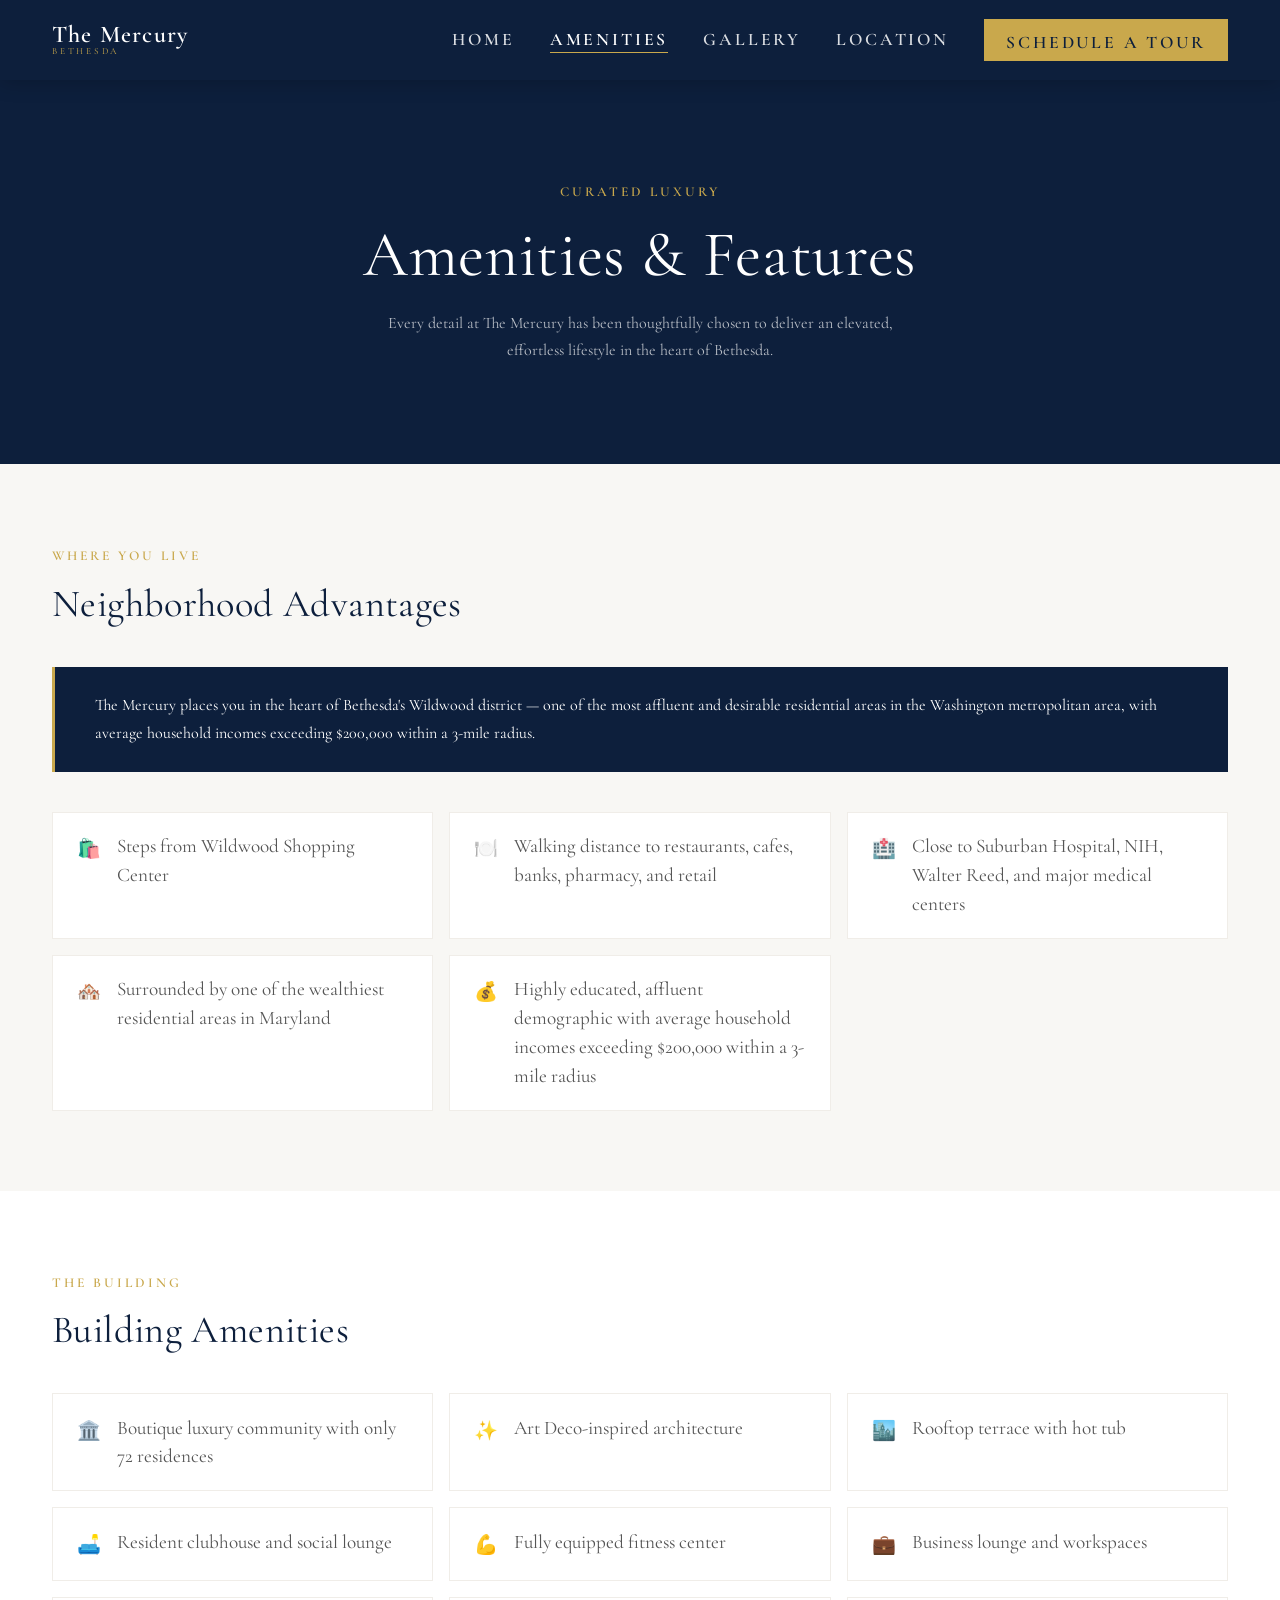
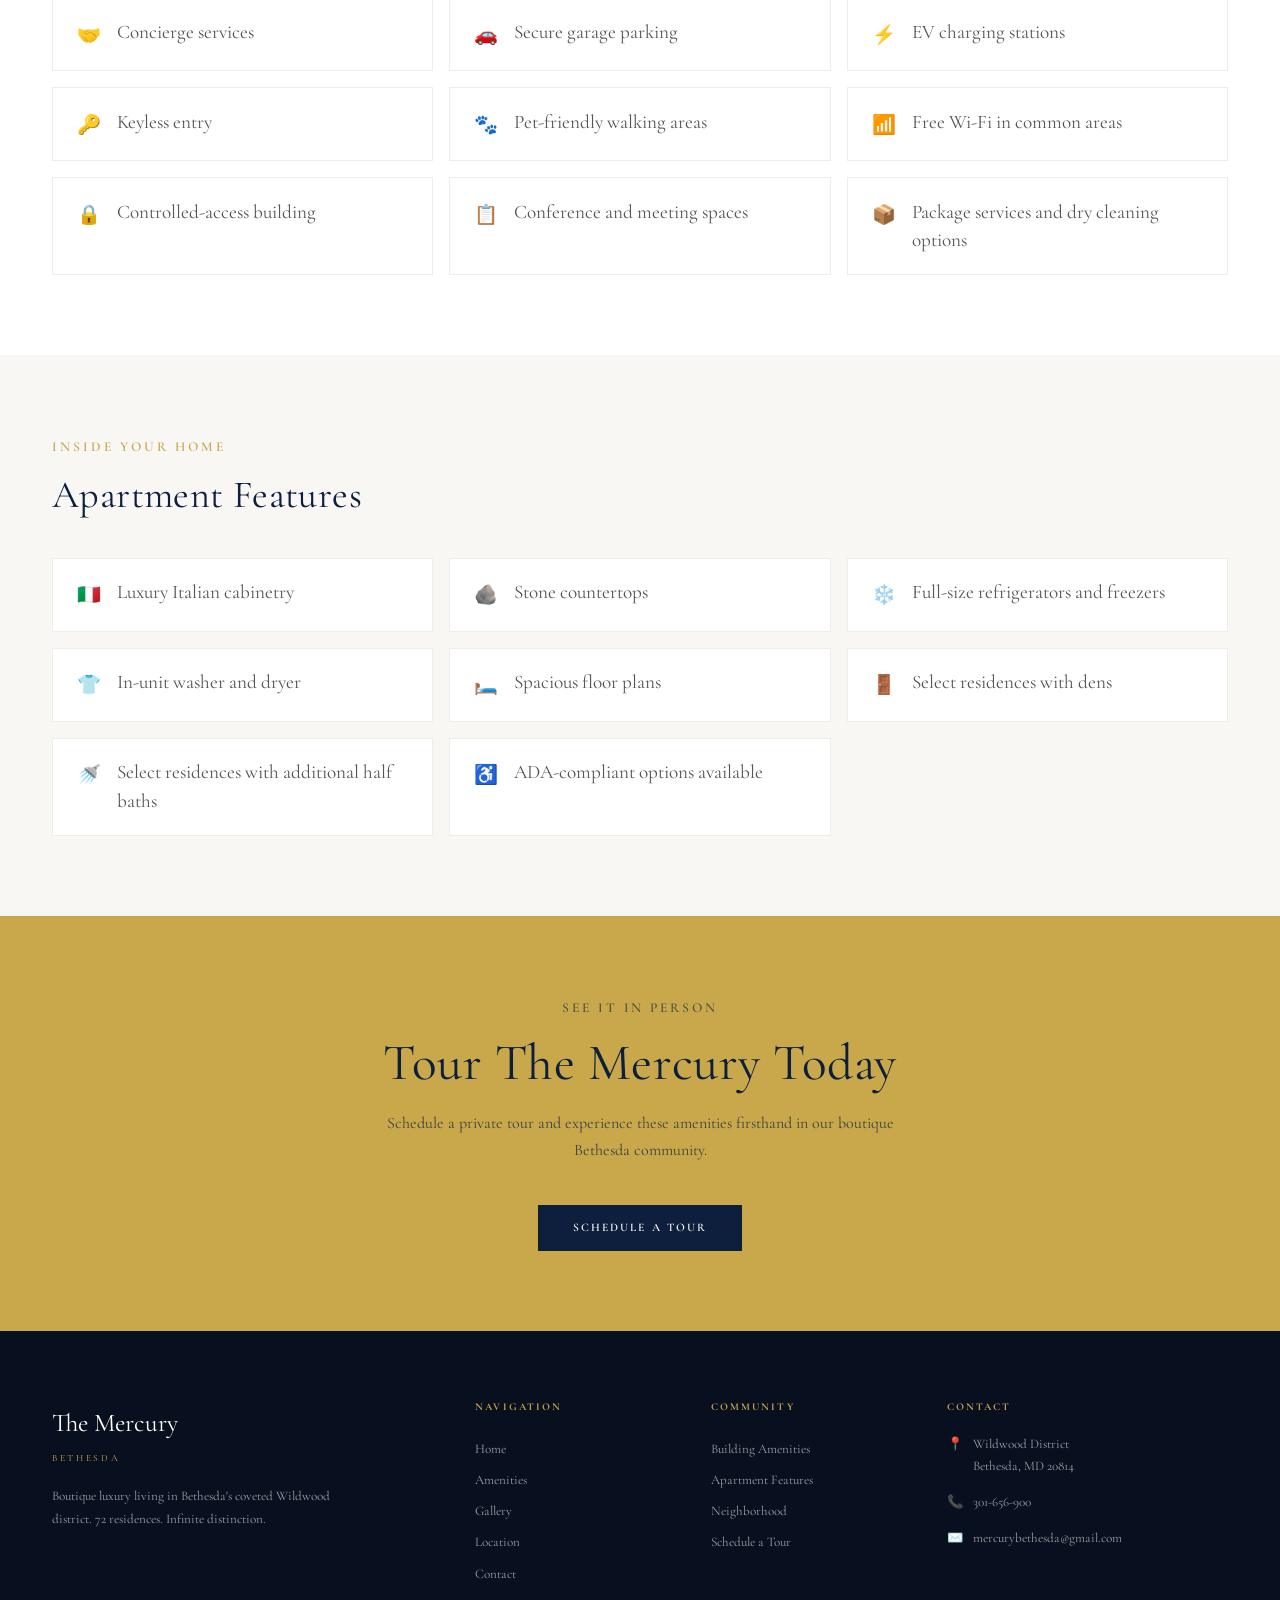
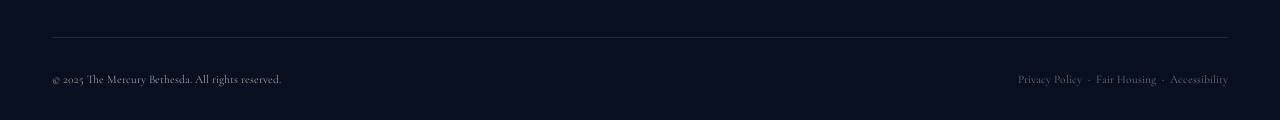
==== amenities.html @ 41ecc79f "Update contact number and email across all pages" ====
<!DOCTYPE html>
<html lang="en">
<head>
  <meta charset="UTF-8" />
  <meta name="viewport" content="width=device-width, initial-scale=1.0" />
  <title>Amenities | The Mercury Bethesda Luxury Apartments</title>
  <meta name="description" content="Explore the full range of luxury amenities at The Mercury Bethesda — rooftop terrace, concierge services, EV charging, fitness center, Italian cabinetry, and more." />
  <meta name="keywords" content="Bethesda luxury apartment amenities, rooftop terrace Bethesda, concierge apartments Bethesda MD, luxury apartment features Wildwood" />
  <meta property="og:type"        content="website" />
  <meta property="og:title"       content="Amenities | The Mercury Bethesda" />
  <meta property="og:description" content="Curated luxury amenities for 72 exclusive residences in Bethesda's Wildwood district." />
  <meta property="og:url"         content="https://www.themercurybethesda.com/amenities.html" />
  <meta property="og:image"       content="assets/images/og-image.jpg" />
  <link rel="preconnect" href="https://fonts.googleapis.com" />
  <link rel="preconnect" href="https://fonts.gstatic.com" crossorigin />
  <link href="https://fonts.googleapis.com/css2?family=Cormorant+Garamond:ital,wght@0,300;0,400;0,600;1,300;1,400&family=Montserrat:wght@400;500;600;700&display=swap" rel="stylesheet" />
  <link rel="stylesheet" href="assets/css/style.css" />
  <link rel="canonical" href="https://www.themercurybethesda.com/amenities.html" />
</head>
<body>

  <!-- NAVIGATION -->
  <header>
    <nav class="nav nav--solid" role="navigation" aria-label="Main navigation">
      <div class="nav__inner">
        <a href="index.html" class="nav__logo" aria-label="The Mercury Bethesda – Home">
          <span class="nav__logo-name">The Mercury</span>
          <span class="nav__logo-sub">Bethesda</span>
        </a>
        <ul class="nav__links" role="list">
          <li><a href="index.html">Home</a></li>
          <li><a href="amenities.html">Amenities</a></li>
          <li><a href="gallery.html">Gallery</a></li>
          <li><a href="location.html">Location</a></li>
          <li><a href="contact.html" class="nav__cta btn btn-gold">Schedule a Tour</a></li>
        </ul>
        <button class="nav__hamburger" aria-label="Open menu" aria-expanded="false">
          <span></span><span></span><span></span>
        </button>
      </div>
    </nav>
    <div class="nav__mobile" role="navigation" aria-label="Mobile navigation">
      <a href="index.html">Home</a>
      <a href="amenities.html">Amenities</a>
      <a href="gallery.html">Gallery</a>
      <a href="location.html">Location</a>
      <a href="contact.html" class="btn btn-gold">Schedule a Tour</a>
    </div>
  </header>

  <main>

    <!-- PAGE HERO -->
    <section class="page-hero" aria-labelledby="page-title">
      <div class="page-hero__content">
        <span class="eyebrow">Curated Luxury</span>
        <h1 id="page-title">Amenities &amp; Features</h1>
        <p>Every detail at The Mercury has been thoughtfully chosen to deliver an elevated, effortless lifestyle in the heart of Bethesda.</p>
      </div>
    </section>

    <!-- NEIGHBORHOOD ADVANTAGES -->
    <section class="amenity-section section" id="neighborhood" aria-labelledby="neighborhood-amenities-heading">
      <div class="container">
        <span class="eyebrow">Where You Live</span>
        <h2 id="neighborhood-amenities-heading" class="fade-up">Neighborhood Advantages</h2>

        <div class="neighborhood-badge fade-up">
          The Mercury places you in the heart of Bethesda's Wildwood district — one of the most affluent and desirable residential areas in the Washington metropolitan area, with average household incomes exceeding $200,000 within a 3-mile radius.
        </div>

        <div class="amenity-list stagger fade-up">
          <div class="amenity-list-item">
            <span class="amenity-list-item__icon" aria-hidden="true">🛍️</span>
            <span class="amenity-list-item__text">Steps from Wildwood Shopping Center</span>
          </div>
          <div class="amenity-list-item">
            <span class="amenity-list-item__icon" aria-hidden="true">🍽️</span>
            <span class="amenity-list-item__text">Walking distance to restaurants, cafes, banks, pharmacy, and retail</span>
          </div>
          <div class="amenity-list-item">
            <span class="amenity-list-item__icon" aria-hidden="true">🏥</span>
            <span class="amenity-list-item__text">Close to Suburban Hospital, NIH, Walter Reed, and major medical centers</span>
          </div>
          <div class="amenity-list-item">
            <span class="amenity-list-item__icon" aria-hidden="true">🏘️</span>
            <span class="amenity-list-item__text">Surrounded by one of the wealthiest residential areas in Maryland</span>
          </div>
          <div class="amenity-list-item">
            <span class="amenity-list-item__icon" aria-hidden="true">💰</span>
            <span class="amenity-list-item__text">Highly educated, affluent demographic with average household incomes exceeding $200,000 within a 3-mile radius</span>
          </div>
        </div>
      </div>
    </section>

    <!-- BUILDING AMENITIES -->
    <section class="amenity-section section" id="building" aria-labelledby="building-amenities-heading">
      <div class="container">
        <span class="eyebrow">The Building</span>
        <h2 id="building-amenities-heading" class="fade-up">Building Amenities</h2>

        <div class="amenity-list stagger fade-up">
          <div class="amenity-list-item">
            <span class="amenity-list-item__icon" aria-hidden="true">🏛️</span>
            <span class="amenity-list-item__text">Boutique luxury community with only 72 residences</span>
          </div>
          <div class="amenity-list-item">
            <span class="amenity-list-item__icon" aria-hidden="true">✨</span>
            <span class="amenity-list-item__text">Art Deco-inspired architecture</span>
          </div>
          <div class="amenity-list-item">
            <span class="amenity-list-item__icon" aria-hidden="true">🏙️</span>
            <span class="amenity-list-item__text">Rooftop terrace with hot tub</span>
          </div>
          <div class="amenity-list-item">
            <span class="amenity-list-item__icon" aria-hidden="true">🛋️</span>
            <span class="amenity-list-item__text">Resident clubhouse and social lounge</span>
          </div>
          <div class="amenity-list-item">
            <span class="amenity-list-item__icon" aria-hidden="true">💪</span>
            <span class="amenity-list-item__text">Fully equipped fitness center</span>
          </div>
          <div class="amenity-list-item">
            <span class="amenity-list-item__icon" aria-hidden="true">💼</span>
            <span class="amenity-list-item__text">Business lounge and workspaces</span>
          </div>
          <div class="amenity-list-item">
            <span class="amenity-list-item__icon" aria-hidden="true">🤝</span>
            <span class="amenity-list-item__text">Concierge services</span>
          </div>
          <div class="amenity-list-item">
            <span class="amenity-list-item__icon" aria-hidden="true">🚗</span>
            <span class="amenity-list-item__text">Secure garage parking</span>
          </div>
          <div class="amenity-list-item">
            <span class="amenity-list-item__icon" aria-hidden="true">⚡</span>
            <span class="amenity-list-item__text">EV charging stations</span>
          </div>
          <div class="amenity-list-item">
            <span class="amenity-list-item__icon" aria-hidden="true">🔑</span>
            <span class="amenity-list-item__text">Keyless entry</span>
          </div>
          <div class="amenity-list-item">
            <span class="amenity-list-item__icon" aria-hidden="true">🐾</span>
            <span class="amenity-list-item__text">Pet-friendly walking areas</span>
          </div>
          <div class="amenity-list-item">
            <span class="amenity-list-item__icon" aria-hidden="true">📶</span>
            <span class="amenity-list-item__text">Free Wi-Fi in common areas</span>
          </div>
          <div class="amenity-list-item">
            <span class="amenity-list-item__icon" aria-hidden="true">🔒</span>
            <span class="amenity-list-item__text">Controlled-access building</span>
          </div>
          <div class="amenity-list-item">
            <span class="amenity-list-item__icon" aria-hidden="true">📋</span>
            <span class="amenity-list-item__text">Conference and meeting spaces</span>
          </div>
          <div class="amenity-list-item">
            <span class="amenity-list-item__icon" aria-hidden="true">📦</span>
            <span class="amenity-list-item__text">Package services and dry cleaning options</span>
          </div>
        </div>
      </div>
    </section>

    <!-- APARTMENT FEATURES -->
    <section class="amenity-section section" id="apartments" aria-labelledby="apt-features-heading">
      <div class="container">
        <span class="eyebrow">Inside Your Home</span>
        <h2 id="apt-features-heading" class="fade-up">Apartment Features</h2>

        <div class="amenity-list stagger fade-up">
          <div class="amenity-list-item">
            <span class="amenity-list-item__icon" aria-hidden="true">🇮🇹</span>
            <span class="amenity-list-item__text">Luxury Italian cabinetry</span>
          </div>
          <div class="amenity-list-item">
            <span class="amenity-list-item__icon" aria-hidden="true">🪨</span>
            <span class="amenity-list-item__text">Stone countertops</span>
          </div>
          <div class="amenity-list-item">
            <span class="amenity-list-item__icon" aria-hidden="true">❄️</span>
            <span class="amenity-list-item__text">Full-size refrigerators and freezers</span>
          </div>
          <div class="amenity-list-item">
            <span class="amenity-list-item__icon" aria-hidden="true">👕</span>
            <span class="amenity-list-item__text">In-unit washer and dryer</span>
          </div>
          <div class="amenity-list-item">
            <span class="amenity-list-item__icon" aria-hidden="true">🛏️</span>
            <span class="amenity-list-item__text">Spacious floor plans</span>
          </div>
          <div class="amenity-list-item">
            <span class="amenity-list-item__icon" aria-hidden="true">🚪</span>
            <span class="amenity-list-item__text">Select residences with dens</span>
          </div>
          <div class="amenity-list-item">
            <span class="amenity-list-item__icon" aria-hidden="true">🚿</span>
            <span class="amenity-list-item__text">Select residences with additional half baths</span>
          </div>
          <div class="amenity-list-item">
            <span class="amenity-list-item__icon" aria-hidden="true">♿</span>
            <span class="amenity-list-item__text">ADA-compliant options available</span>
          </div>
        </div>
      </div>
    </section>

    <!-- CTA -->
    <section class="cta-section" aria-labelledby="amenities-cta">
      <div class="container">
        <span class="eyebrow" style="color:var(--navy);opacity:0.6;">See It In Person</span>
        <h2 id="amenities-cta">Tour The Mercury Today</h2>
        <p>Schedule a private tour and experience these amenities firsthand in our boutique Bethesda community.</p>
        <a href="contact.html" class="btn btn-navy">Schedule a Tour</a>
      </div>
    </section>

  </main>

  <!-- FOOTER -->
  <footer class="footer" role="contentinfo">
    <div class="container">
      <div class="footer__grid">
        <div>
          <span class="footer__brand-name">The Mercury</span>
          <span class="footer__brand-sub">Bethesda</span>
          <p class="footer__tagline">Boutique luxury living in Bethesda's coveted Wildwood district. 72 residences. Infinite distinction.</p>
        </div>
        <div class="footer__col">
          <h4>Navigation</h4>
          <a href="index.html">Home</a>
          <a href="amenities.html">Amenities</a>
          <a href="gallery.html">Gallery</a>
          <a href="location.html">Location</a>
          <a href="contact.html">Contact</a>
        </div>
        <div class="footer__col">
          <h4>Community</h4>
          <a href="amenities.html#building">Building Amenities</a>
          <a href="amenities.html#apartments">Apartment Features</a>
          <a href="amenities.html#neighborhood">Neighborhood</a>
          <a href="contact.html">Schedule a Tour</a>
        </div>
        <div class="footer__col">
          <h4>Contact</h4>
          <div class="footer__contact-line">
            <span>📍</span>
            <span>Wildwood District<br />Bethesda, MD 20814</span>
          </div>
          <div class="footer__contact-line">
            <span>📞</span>
            <span>301-656-900</span>
          </div>
          <div class="footer__contact-line">
            <span>✉️</span>
            <span>mercurybethesda@gmail.com</span>
          </div>
        </div>
      </div>
      <div class="footer__bottom">
        <span>&copy; 2025 The Mercury Bethesda. All rights reserved.</span>
        <div>
          <a href="#">Privacy Policy</a> &nbsp;·&nbsp;
          <a href="#">Fair Housing</a> &nbsp;·&nbsp;
          <a href="#">Accessibility</a>
        </div>
      </div>
    </div>
  </footer>

  <script src="assets/js/main.js"></script>
</body>
</html>
---- assets/css/style.css ----
/* ============================================================
   THE MERCURY BETHESDA — Global Stylesheet
   ============================================================ */

/* ---------- Reset & Base ---------- */
*, *::before, *::after { box-sizing: border-box; margin: 0; padding: 0; }

:root {
  --navy:   #0d1f3c;
  --navy-light: #162a50;
  --gold:   #c9a84c;
  --gold-light: #e8c96a;
  --white:  #ffffff;
  --off-white: #f8f7f4;
  --gray-light: #f0ede8;
  --gray:   #9a9a9a;
  --gray-dark: #555555;
  --text:   #1a1a1a;

  --font-serif: 'Cormorant Garamond', 'Georgia', serif;
  --font-sans:  'Montserrat', 'Helvetica Neue', Arial, sans-serif;

  --max-w: 1240px;
  --nav-h: 80px;
  --transition: 0.35s ease;
}

html { scroll-behavior: smooth; font-size: 16px; }

body {
  font-family: var(--font-serif);
  color: var(--text);
  background: var(--white);
  line-height: 1.7;
  -webkit-font-smoothing: antialiased;
}

img { display: block; max-width: 100%; height: auto; }
a  { color: inherit; text-decoration: none; }
ul { list-style: none; }

/* ---------- Typography ---------- */
h1, h2, h3, h4 {
  font-family: var(--font-serif);
  font-weight: 400;
  line-height: 1.2;
  letter-spacing: 0.01em;
}

.eyebrow {
  font-family: var(--font-serif);
  font-size: 0.85rem;
  font-weight: 600;
  letter-spacing: 0.22em;
  text-transform: uppercase;
  color: var(--gold);
  display: block;
  margin-bottom: 0.85rem;
}

/* ---------- Layout helpers ---------- */
.container { max-width: var(--max-w); margin: 0 auto; padding: 0 2rem; }
.section    { padding: 100px 0; }
.section--dark { background: var(--navy); color: var(--white); }
.section--off  { background: var(--off-white); }

.grid-2 { display: grid; grid-template-columns: 1fr 1fr; gap: 4rem; align-items: center; }
.grid-3 { display: grid; grid-template-columns: repeat(3, 1fr); gap: 2rem; }

.text-center { text-align: center; }

/* ---------- Buttons ---------- */
.btn {
  display: inline-block;
  padding: 0.85rem 2.2rem;
  font-family: var(--font-serif);
  font-size: 0.72rem;
  font-weight: 600;
  letter-spacing: 0.18em;
  text-transform: uppercase;
  border: none;
  cursor: pointer;
  transition: background var(--transition), color var(--transition), border-color var(--transition);
}

.btn-gold {
  background: var(--gold);
  color: var(--navy);
}
.btn-gold:hover { background: var(--gold-light); }

.btn-outline-gold {
  background: transparent;
  color: var(--gold);
  border: 1px solid var(--gold);
}
.btn-outline-gold:hover { background: var(--gold); color: var(--navy); }

.btn-outline-white {
  background: transparent;
  color: var(--white);
  border: 1px solid var(--white);
}
.btn-outline-white:hover { background: var(--white); color: var(--navy); }

.btn-navy {
  background: var(--navy);
  color: var(--white);
}
.btn-navy:hover { background: var(--navy-light); }

/* ============================================================
   NAVIGATION
   ============================================================ */
.nav {
  position: fixed;
  top: 0; left: 0; right: 0;
  z-index: 1000;
  height: var(--nav-h);
  display: flex;
  align-items: center;
  transition: background var(--transition), box-shadow var(--transition);
}

.nav.scrolled {
  background: var(--navy);
  box-shadow: 0 2px 20px rgba(0,0,0,0.25);
}

.nav.nav--solid {
  background: var(--navy);
  box-shadow: 0 2px 20px rgba(0,0,0,0.2);
}

.nav__inner {
  width: 100%;
  max-width: var(--max-w);
  margin: 0 auto;
  padding: 0 2rem;
  display: flex;
  align-items: center;
  justify-content: space-between;
}

.nav__logo {
  display: flex;
  flex-direction: column;
  line-height: 1;
}
.nav__logo-name {
  font-family: var(--font-serif);
  font-size: 1.5rem;
  font-weight: 600;
  color: var(--white);
  letter-spacing: 0.05em;
}
.nav__logo-sub {
  font-family: var(--font-serif);
  font-size: 0.58rem;
  letter-spacing: 0.3em;
  text-transform: uppercase;
  color: var(--gold);
}

.nav__links {
  display: flex;
  align-items: center;
  gap: 2.2rem;
}

.nav__links a {
  font-size: 1.1rem;
  font-weight: 600;
  letter-spacing: 0.16em;
  text-transform: uppercase;
  color: rgba(255,255,255,0.85);
  transition: color var(--transition);
  position: relative;
  padding-bottom: 3px;
}
.nav__links a::after {
  content: '';
  position: absolute;
  bottom: 0; left: 0;
  width: 0; height: 1px;
  background: var(--gold);
  transition: width var(--transition);
}
.nav__links a:hover,
.nav__links a.active { color: var(--white); }
.nav__links a:hover::after,
.nav__links a.active::after { width: 100%; }

.nav__cta {
  font-size: 0.85rem;
  font-weight: 600;
  letter-spacing: 0.15em;
  text-transform: uppercase;
  background: var(--gold);
  color: var(--navy) !important;
  padding: 0.6rem 1.4rem;
}
.nav__cta::after { display: none !important; }
.nav__cta:hover { background: var(--gold-light) !important; color: var(--navy) !important; }

/* hamburger */
.nav__hamburger {
  display: none;
  flex-direction: column;
  justify-content: center;
  gap: 5px;
  width: 28px; height: 28px;
  background: none;
  border: none;
  cursor: pointer;
  padding: 0;
}
.nav__hamburger span {
  display: block;
  width: 100%; height: 2px;
  background: var(--white);
  transition: transform var(--transition), opacity var(--transition);
}
.nav__hamburger.open span:nth-child(1) { transform: translateY(7px) rotate(45deg); }
.nav__hamburger.open span:nth-child(2) { opacity: 0; }
.nav__hamburger.open span:nth-child(3) { transform: translateY(-7px) rotate(-45deg); }

.nav__mobile {
  display: none;
  position: fixed;
  top: var(--nav-h); left: 0; right: 0;
  background: var(--navy);
  padding: 2rem;
  z-index: 999;
  border-top: 1px solid rgba(255,255,255,0.1);
}
.nav__mobile.open { display: flex; flex-direction: column; gap: 1.2rem; }
.nav__mobile a {
  font-size: 0.78rem;
  font-weight: 600;
  letter-spacing: 0.16em;
  text-transform: uppercase;
  color: rgba(255,255,255,0.85);
  padding: 0.5rem 0;
  border-bottom: 1px solid rgba(255,255,255,0.08);
  transition: color var(--transition);
}
.nav__mobile a:last-child { border-bottom: none; }
.nav__mobile a:hover { color: var(--gold); }
.nav__mobile .btn-gold { text-align: center; margin-top: 0.5rem; color: var(--navy); }

/* ============================================================
   HERO
   ============================================================ */
.hero {
  position: relative;
  min-height: 100vh;
  display: flex;
  align-items: center;
  overflow: hidden;
  background: var(--navy);
}

.hero__bg {
  position: absolute;
  inset: 0;
  background:
    linear-gradient(rgba(13,31,60,0.65), rgba(13,31,60,0.65)),
    url('../images/themercury79.jpg') center/cover no-repeat;
}

/* Geometric accent */
.hero__bg::before {
  content: '';
  position: absolute;
  right: 0; top: 0; bottom: 0;
  width: 45%;
  background: linear-gradient(135deg, transparent 30%, rgba(201,168,76,0.08) 100%);
}

.hero__content {
  position: relative;
  z-index: 2;
  max-width: var(--max-w);
  margin: 0 auto;
  padding: 0 2rem;
  padding-top: var(--nav-h);
}

.hero__tag {
  display: inline-flex;
  align-items: center;
  gap: 0.75rem;
  margin-bottom: 1.5rem;
}
.hero__tag::before {
  content: '';
  display: block;
  width: 36px; height: 1px;
  background: var(--gold);
}
.hero__tag span {
  font-size: 0.65rem;
  font-weight: 600;
  letter-spacing: 0.25em;
  text-transform: uppercase;
  color: var(--gold);
}

.hero__heading {
  font-size: clamp(3rem, 6vw, 5.5rem);
  color: var(--white);
  max-width: 680px;
  margin-bottom: 1.5rem;
  font-weight: 300;
}
.hero__heading em {
  font-style: italic;
  color: var(--gold);
}

.hero__sub {
  font-size: 1rem;
  color: rgba(255,255,255,0.75);
  max-width: 500px;
  margin-bottom: 2.5rem;
  font-weight: 300;
  line-height: 1.8;
}

.hero__actions { display: flex; gap: 1rem; flex-wrap: wrap; }

.hero__scroll {
  position: absolute;
  bottom: 2.5rem;
  left: 50%;
  transform: translateX(-50%);
  display: flex;
  flex-direction: column;
  align-items: center;
  gap: 0.5rem;
  color: rgba(255,255,255,0.5);
  font-size: 0.6rem;
  letter-spacing: 0.2em;
  text-transform: uppercase;
  z-index: 2;
  animation: bounce 2s infinite;
}
.hero__scroll::after {
  content: '';
  display: block;
  width: 1px; height: 40px;
  background: linear-gradient(to bottom, rgba(201,168,76,0.8), transparent);
}

@keyframes bounce {
  0%, 100% { transform: translateX(-50%) translateY(0); }
  50%       { transform: translateX(-50%) translateY(6px); }
}

/* ============================================================
   ABOUT / INTRO
   ============================================================ */
.about__text h2 { font-size: clamp(2rem, 3.5vw, 3rem); color: var(--navy); margin-bottom: 1.5rem; }
.about__text p  { color: var(--gray-dark); margin-bottom: 1.2rem; }
.about__text .btn { margin-top: 0.75rem; }

.about__stats {
  display: grid;
  grid-template-columns: 1fr 1fr;
  gap: 1.5rem;
  margin-top: 2.5rem;
}
.stat {
  padding: 1.5rem;
  border: 1px solid var(--gray-light);
  background: var(--off-white);
}
.stat__number {
  font-family: var(--font-serif);
  font-size: 2.5rem;
  color: var(--navy);
  line-height: 1;
  display: block;
  margin-bottom: 0.3rem;
}
.stat__label {
  font-size: 0.65rem;
  letter-spacing: 0.18em;
  text-transform: uppercase;
  color: var(--gray);
}

.about__visual {
  position: relative;
}
.about__img-wrap {
  position: relative;
  height: 540px;
  background: var(--gray-light);
  overflow: hidden;
}
.about__img-wrap img { width: 100%; height: 100%; object-fit: cover; }

.about__img-wrap::after {
  content: '';
  position: absolute;
  bottom: -1.5rem; right: -1.5rem;
  width: 60%; height: 60%;
  border: 1px solid var(--gold);
  z-index: -1;
}

/* ============================================================
   AMENITIES PREVIEW
   ============================================================ */
.amenities-preview { background: var(--navy); }
.amenities-preview .section-header { margin-bottom: 3.5rem; }
.amenities-preview .section-header h2 { color: var(--white); font-size: clamp(2rem, 3vw, 2.8rem); }

.amenity-cards {
  display: grid;
  grid-template-columns: repeat(4, 1fr);
  gap: 1.5px;
}

.amenity-card {
  background: rgba(255,255,255,0.04);
  border: 1px solid rgba(255,255,255,0.08);
  padding: 2.5rem 2rem;
  transition: background var(--transition), border-color var(--transition);
}
.amenity-card:hover {
  background: rgba(201,168,76,0.08);
  border-color: rgba(201,168,76,0.3);
}
.amenity-card__icon {
  font-size: 1.8rem;
  margin-bottom: 1.2rem;
  display: block;
}
.amenity-card__title {
  font-family: var(--font-serif);
  font-size: 1.25rem;
  color: var(--white);
  margin-bottom: 0.75rem;
}
.amenity-card__desc {
  font-size: 0.82rem;
  color: rgba(255,255,255,0.55);
  line-height: 1.7;
}

.amenities-preview__cta { text-align: center; margin-top: 3.5rem; }

/* ============================================================
   NEIGHBORHOOD HIGHLIGHT
   ============================================================ */
.neighborhood__visual {
  position: relative;
  height: 500px;
  background: var(--gray-light);
  overflow: hidden;
}
.neighborhood__visual img { width: 100%; height: 100%; object-fit: cover; }

.neighborhood__content h2 { font-size: clamp(1.8rem, 3vw, 2.8rem); color: var(--navy); margin-bottom: 1.5rem; }
.neighborhood__content p  { color: var(--gray-dark); margin-bottom: 1.2rem; }

.walk-items {
  margin-top: 2rem;
  display: flex;
  flex-direction: column;
  gap: 0.85rem;
}
.walk-item {
  display: flex;
  align-items: center;
  gap: 1rem;
  font-size: 0.85rem;
  color: var(--gray-dark);
}
.walk-item::before {
  content: '';
  display: block;
  width: 6px; height: 6px;
  border-radius: 50%;
  background: var(--gold);
  flex-shrink: 0;
}

/* ============================================================
   LIFESTYLE / IDEAL RESIDENT
   ============================================================ */
.lifestyle { background: var(--off-white); }
.lifestyle h2 { font-size: clamp(2rem, 3vw, 2.8rem); color: var(--navy); margin-bottom: 1rem; }
.lifestyle .lead { font-size: 1.05rem; color: var(--gray-dark); max-width: 620px; margin: 0 auto 3.5rem; }

.resident-cards {
  display: grid;
  grid-template-columns: repeat(2, 1fr);
  gap: 1.5rem;
}
.resident-card {
  background: var(--white);
  border-left: 3px solid var(--gold);
  padding: 2rem;
  transition: transform var(--transition), box-shadow var(--transition);
}
.resident-card:hover { transform: translateY(-4px); box-shadow: 0 12px 32px rgba(0,0,0,0.08); }
.resident-card h3 { font-family: var(--font-serif); font-size: 1.3rem; color: var(--navy); margin-bottom: 0.75rem; }
.resident-card p  { font-size: 0.85rem; color: var(--gray-dark); line-height: 1.75; }

/* ============================================================
   TESTIMONIALS
   ============================================================ */
.testimonials { background: var(--navy); }
.testimonials h2 { color: var(--white); font-size: clamp(2rem, 3vw, 2.8rem); margin-bottom: 3.5rem; }

.testimonial-grid { display: grid; grid-template-columns: repeat(3, 1fr); gap: 2rem; }

.testimonial {
  background: rgba(255,255,255,0.05);
  border: 1px solid rgba(255,255,255,0.1);
  padding: 2.5rem;
  position: relative;
}
.testimonial::before {
  content: '\201C';
  font-family: var(--font-serif);
  font-size: 5rem;
  color: var(--gold);
  opacity: 0.4;
  position: absolute;
  top: 1rem; left: 1.5rem;
  line-height: 1;
}
.testimonial__text { color: rgba(255,255,255,0.8); font-size: 0.9rem; line-height: 1.8; margin-bottom: 1.5rem; margin-top: 1.5rem; }
.testimonial__author { font-size: 0.7rem; letter-spacing: 0.18em; text-transform: uppercase; color: var(--gold); }

/* ============================================================
   FINAL CTA
   ============================================================ */
.cta-section {
  background: var(--gold);
  padding: 80px 0;
  text-align: center;
}
.cta-section h2 { font-size: clamp(2rem, 4vw, 3.2rem); color: var(--navy); margin-bottom: 1rem; }
.cta-section p  { color: rgba(13,31,60,0.75); max-width: 540px; margin: 0 auto 2.5rem; font-size: 1rem; }

/* ============================================================
   SECTION HEADERS
   ============================================================ */
.section-header { margin-bottom: 3rem; }
.section-header h2 { font-size: clamp(2rem, 3vw, 2.8rem); color: var(--navy); margin-bottom: 1rem; }
.section-header p  { color: var(--gray-dark); max-width: 580px; }
.section-header.center { text-align: center; }
.section-header.center p { margin: 0 auto; }
.section-header--light h2 { color: var(--white); }
.section-header--light p  { color: rgba(255,255,255,0.65); }

/* Gold rule */
.gold-rule {
  display: block;
  width: 50px; height: 2px;
  background: var(--gold);
  margin-bottom: 1.5rem;
}
.center .gold-rule { margin-left: auto; margin-right: auto; }

/* ============================================================
   FOOTER
   ============================================================ */
.footer {
  background: #080f1e;
  color: rgba(255,255,255,0.6);
  padding: 70px 0 30px;
}
.footer__grid {
  display: grid;
  grid-template-columns: 2fr 1fr 1fr 1.5fr;
  gap: 3rem;
  padding-bottom: 3rem;
  border-bottom: 1px solid rgba(255,255,255,0.1);
  margin-bottom: 2rem;
}
.footer__brand-name {
  font-family: var(--font-serif);
  font-size: 1.6rem;
  color: var(--white);
  display: block;
  margin-bottom: 0.3rem;
}
.footer__brand-sub {
  font-size: 0.6rem;
  letter-spacing: 0.28em;
  text-transform: uppercase;
  color: var(--gold);
  display: block;
  margin-bottom: 1.2rem;
}
.footer__tagline { font-size: 0.82rem; line-height: 1.75; max-width: 280px; }

.footer__col h4 {
  font-family: var(--font-serif);
  font-size: 0.65rem;
  font-weight: 700;
  letter-spacing: 0.2em;
  text-transform: uppercase;
  color: var(--gold);
  margin-bottom: 1.2rem;
}
.footer__col a {
  display: block;
  font-size: 0.82rem;
  color: rgba(255,255,255,0.6);
  padding: 0.28rem 0;
  transition: color var(--transition);
}
.footer__col a:hover { color: var(--gold); }

.footer__contact-line {
  display: flex;
  align-items: flex-start;
  gap: 0.65rem;
  font-size: 0.82rem;
  margin-bottom: 0.85rem;
}
.footer__contact-line span:first-child { color: var(--gold); flex-shrink: 0; }

.footer__bottom {
  display: flex;
  justify-content: space-between;
  align-items: center;
  font-size: 0.72rem;
  flex-wrap: wrap;
  gap: 1rem;
}
.footer__bottom a { color: rgba(255,255,255,0.4); transition: color var(--transition); }
.footer__bottom a:hover { color: var(--gold); }

/* ============================================================
   PAGE: AMENITIES
   ============================================================ */
.page-hero {
  background: var(--navy);
  padding: 180px 0 100px;
  text-align: center;
  position: relative;
  overflow: hidden;
}
.page-hero::before {
  content: '';
  position: absolute;
  inset: 0;
  background: url('../images/page-hero-bg.jpg') center/cover no-repeat;
  opacity: 0.15;
}
.page-hero__content { position: relative; z-index: 1; }
.page-hero h1 { font-size: clamp(2.5rem, 5vw, 4.5rem); color: var(--white); margin-bottom: 1rem; }
.page-hero p  { color: rgba(255,255,255,0.7); max-width: 560px; margin: 0 auto; font-size: 1rem; }

.amenity-section { padding: 80px 0; }
.amenity-section:nth-child(even) { background: var(--off-white); }

.amenity-section h2 {
  font-size: clamp(1.8rem, 3vw, 2.5rem);
  color: var(--navy);
  margin-bottom: 2.5rem;
}

.amenity-list {
  display: grid;
  grid-template-columns: repeat(auto-fill, minmax(300px, 1fr));
  gap: 1rem;
}
.amenity-list-item {
  display: flex;
  align-items: flex-start;
  gap: 1rem;
  padding: 1.2rem 1.5rem;
  background: var(--white);
  border: 1px solid var(--gray-light);
  transition: border-color var(--transition), transform var(--transition);
}
.amenity-section:nth-child(even) .amenity-list-item { background: var(--white); }
.amenity-list-item:hover { border-color: var(--gold); transform: translateY(-2px); }

.amenity-list-item__icon { font-size: 1.2rem; flex-shrink: 0; margin-top: 1px; }
.amenity-list-item__text { font-size: 1.2rem; color: var(--gray-dark); line-height: 1.5; }

/* neighborhood badge */
.neighborhood-badge {
  background: var(--navy);
  color: var(--white);
  display: inline-block;
  padding: 1.5rem 2.5rem;
  margin-bottom: 2.5rem;
  border-left: 3px solid var(--gold);
  font-size: 1rem;
  line-height: 1.8;
}

/* ============================================================
   PAGE: GALLERY
   ============================================================ */
.gallery-grid {
  display: grid;
  grid-template-columns: repeat(3, 1fr);
  grid-auto-rows: 280px;
  gap: 4px;
}
.gallery-item {
  overflow: hidden;
  background: var(--gray-light);
  cursor: pointer;
  position: relative;
}
.gallery-item.tall   { grid-row: span 2; }
.gallery-item.wide   { grid-column: span 2; }
.gallery-item img    { width: 100%; height: 100%; object-fit: cover; transition: transform 0.5s ease; }
.gallery-item:hover img { transform: scale(1.05); }
.gallery-item__overlay {
  position: absolute;
  inset: 0;
  background: rgba(13,31,60,0.5);
  opacity: 0;
  transition: opacity var(--transition);
  display: flex;
  align-items: center;
  justify-content: center;
  color: var(--white);
  font-size: 1.5rem;
}
.gallery-item:hover .gallery-item__overlay { opacity: 1; }

/* placeholder pattern for images */
.gallery-placeholder {
  width: 100%; height: 100%;
  background: linear-gradient(135deg, var(--navy) 0%, var(--navy-light) 100%);
  display: flex;
  align-items: center;
  justify-content: center;
  color: rgba(255,255,255,0.15);
  font-family: var(--font-serif);
  font-size: 1.2rem;
  letter-spacing: 0.1em;
}

/* lightbox */
.lightbox {
  display: none;
  position: fixed;
  inset: 0;
  background: rgba(0,0,0,0.95);
  z-index: 2000;
  align-items: center;
  justify-content: center;
}
.lightbox.open { display: flex; }
.lightbox__img { max-width: 90vw; max-height: 90vh; object-fit: contain; }
.lightbox__close {
  position: absolute;
  top: 1.5rem; right: 2rem;
  background: none; border: none;
  color: var(--white); font-size: 2rem;
  cursor: pointer; transition: color var(--transition);
}
.lightbox__close:hover { color: var(--gold); }

/* ============================================================
   PAGE: LOCATION
   ============================================================ */
.map-section { padding: 0; }
.map-placeholder {
  width: 100%; height: 480px;
  background: linear-gradient(135deg, var(--navy) 0%, var(--navy-light) 100%);
  display: flex;
  align-items: center;
  justify-content: center;
  flex-direction: column;
  gap: 1rem;
  color: rgba(255,255,255,0.6);
  font-size: 0.85rem;
  letter-spacing: 0.1em;
  text-align: center;
}
.map-placeholder p { font-size: 1rem; }
.map-placeholder strong { color: var(--gold); font-family: var(--font-serif); font-size: 1.5rem; display: block; }

.distance-grid {
  display: grid;
  grid-template-columns: repeat(auto-fill, minmax(260px, 1fr));
  gap: 1.5rem;
  margin-top: 2.5rem;
}
.distance-card {
  background: var(--white);
  border: 1px solid var(--gray-light);
  padding: 1.8rem;
  transition: border-color var(--transition);
}
.distance-card:hover { border-color: var(--gold); }
.distance-card h4 { font-family: var(--font-serif); font-size: 1.2rem; color: var(--navy); margin-bottom: 0.5rem; }
.distance-card .distance { font-size: 0.68rem; letter-spacing: 0.18em; text-transform: uppercase; color: var(--gold); margin-bottom: 0.75rem; display: block; }
.distance-card p { font-size: 0.82rem; color: var(--gray); }

.commute-section { background: var(--navy); }
.commute-section h2 { color: var(--white); }
.commute-grid { display: grid; grid-template-columns: repeat(3, 1fr); gap: 2rem; margin-top: 2.5rem; }
.commute-item {
  text-align: center;
  padding: 2rem;
  border: 1px solid rgba(255,255,255,0.1);
}
.commute-item__icon { font-size: 2rem; margin-bottom: 1rem; }
.commute-item__label { font-size: 0.7rem; letter-spacing: 0.18em; text-transform: uppercase; color: var(--gold); margin-bottom: 0.5rem; }
.commute-item__value { font-family: var(--font-serif); font-size: 1.6rem; color: var(--white); }

/* ============================================================
   PAGE: CONTACT
   ============================================================ */
.contact-grid { display: grid; grid-template-columns: 1fr 1.2fr; gap: 5rem; align-items: start; }

.contact-info h2 { font-size: clamp(1.8rem, 3vw, 2.8rem); color: var(--navy); margin-bottom: 1rem; }
.contact-info p  { color: var(--gray-dark); margin-bottom: 2rem; }

.contact-details { display: flex; flex-direction: column; gap: 1.5rem; margin-bottom: 2.5rem; }
.contact-detail {
  display: flex;
  gap: 1rem;
  align-items: flex-start;
}
.contact-detail__icon { font-size: 1.2rem; color: var(--gold); flex-shrink: 0; margin-top: 2px; }
.contact-detail__label { font-size: 0.65rem; letter-spacing: 0.18em; text-transform: uppercase; color: var(--gray); display: block; margin-bottom: 0.25rem; }
.contact-detail__value { font-size: 0.9rem; color: var(--navy); font-weight: 500; }

.office-hours { background: var(--off-white); padding: 1.5rem; border-left: 3px solid var(--gold); }
.office-hours h4 { font-size: 0.68rem; letter-spacing: 0.2em; text-transform: uppercase; color: var(--gold); margin-bottom: 1rem; }
.office-hours table { width: 100%; border-collapse: collapse; }
.office-hours td { padding: 0.35rem 0; font-size: 0.82rem; color: var(--gray-dark); }
.office-hours td:last-child { text-align: right; color: var(--navy); }

/* form */
.contact-form-wrap { background: var(--off-white); padding: 3rem; }
.contact-form-wrap h3 { font-family: var(--font-serif); font-size: 1.8rem; color: var(--navy); margin-bottom: 0.5rem; }
.contact-form-wrap .form-sub { font-size: 1.15rem; color: var(--gray); margin-bottom: 2rem; }

.form-group { margin-bottom: 1.5rem; }
.form-row { display: grid; grid-template-columns: 1fr 1fr; gap: 1.5rem; }

label {
  display: block;
  font-size: 1rem;
  font-weight: 700;
  letter-spacing: 0.15em;
  text-transform: uppercase;
  color: var(--navy);
  margin-bottom: 0.5rem;
}
input:not([type="checkbox"]), select, textarea {
  width: 100%;
  padding: 0.9rem 1rem;
  border: 1px solid #ddd;
  background: var(--white);
  font-family: var(--font-serif);
  font-size: 1.15rem;
  color: var(--text);
  outline: none;
  transition: border-color var(--transition);
  appearance: none;
  -webkit-appearance: none;
}
input:focus, select:focus, textarea:focus { border-color: var(--gold); }
textarea { resize: vertical; min-height: 120px; }
select { background-image: url("data:image/svg+xml,%3Csvg xmlns='http://www.w3.org/2000/svg' width='12' height='8' viewBox='0 0 12 8'%3E%3Cpath d='M1 1l5 5 5-5' stroke='%23555' stroke-width='1.5' fill='none'/%3E%3C/svg%3E"); background-repeat: no-repeat; background-position: right 1rem center; padding-right: 2.5rem; }

.form-check { display: flex; gap: 0.75rem; align-items: flex-start; }
.form-check input[type="checkbox"] { 
  width: 18px; 
  min-width: 18px; 
  height: 18px; 
  margin-top: 3px; 
  accent-color: var(--gold); 
  cursor: pointer; 
  flex-shrink: 0;
  appearance: auto;
  -webkit-appearance: auto;
  -moz-appearance: auto;
  pointer-events: auto;
}
.form-check label { font-size: 1.05rem; text-transform: none; letter-spacing: normal; font-weight: 400; color: var(--gray-dark); }

.form-submit .btn { width: 100%; text-align: center; padding: 1rem; }

.form-success {
  display: none;
  text-align: center;
  padding: 3rem;
  color: var(--navy);
}
.form-success h3 { font-family: var(--font-serif); font-size: 2rem; margin-bottom: 1rem; color: var(--navy); }
.form-success p  { color: var(--gray-dark); }
.form-success .check { font-size: 3rem; color: var(--gold); margin-bottom: 1rem; }

/* ============================================================
   ANIMATIONS
   ============================================================ */
.fade-up {
  opacity: 0;
  transform: translateY(28px);
  transition: opacity 0.65s ease, transform 0.65s ease;
}
.fade-up.visible {
  opacity: 1;
  transform: translateY(0);
}

.fade-in {
  opacity: 0;
  transition: opacity 0.65s ease;
}
.fade-in.visible { opacity: 1; }

/* stagger children */
.stagger > * { transition-delay: calc(var(--i, 0) * 0.1s); }

/* ============================================================
   RESPONSIVE — Tablet
   ============================================================ */
@media (max-width: 1024px) {
  .grid-2     { grid-template-columns: 1fr; gap: 3rem; }
  .grid-3     { grid-template-columns: repeat(2, 1fr); }
  .amenity-cards { grid-template-columns: repeat(2, 1fr); }
  .testimonial-grid { grid-template-columns: 1fr 1fr; }
  .footer__grid { grid-template-columns: 1fr 1fr; }
  .contact-grid { grid-template-columns: 1fr; gap: 3rem; }
  .commute-grid { grid-template-columns: 1fr; gap: 1.5rem; }
  .gallery-grid { grid-template-columns: repeat(2, 1fr); }
  .gallery-item.wide { grid-column: span 1; }
  .about__img-wrap { height: 400px; }
  .about__img-wrap::after { display: none; }
}

/* ============================================================
   RESPONSIVE — Mobile
   ============================================================ */
@media (max-width: 768px) {
  :root { --nav-h: 68px; }
  .section { padding: 70px 0; }

  .nav__links { display: none; }
  .nav__hamburger { display: flex; }

  .hero__heading { font-size: 2.6rem; }
  .hero__actions { flex-direction: column; align-items: flex-start; }
  .hero__actions .btn { width: 100%; text-align: center; }

  .about__stats { grid-template-columns: 1fr 1fr; }

  .amenity-cards { grid-template-columns: 1fr; }

  .resident-cards { grid-template-columns: 1fr; }

  .testimonial-grid { grid-template-columns: 1fr; }
  .testimonial-grid .testimonial:nth-child(n+2) { display: none; }

  .footer__grid { grid-template-columns: 1fr; gap: 2rem; }
  .footer__bottom { flex-direction: column; text-align: center; }

  .gallery-grid { grid-template-columns: 1fr; grid-auto-rows: 240px; }
  .gallery-item.tall { grid-row: span 1; }

  .distance-grid { grid-template-columns: 1fr; }

  .form-row { grid-template-columns: 1fr; }

  .page-hero { padding: 140px 0 70px; }

  .neighborhood__visual { height: 320px; }
}

@media (max-width: 480px) {
  .container { padding: 0 1.25rem; }
  .hero__heading { font-size: 2rem; }
  .section { padding: 50px 0; }
  .about__stats { grid-template-columns: 1fr; }
  .contact-form-wrap { padding: 2rem 1.5rem; }
}
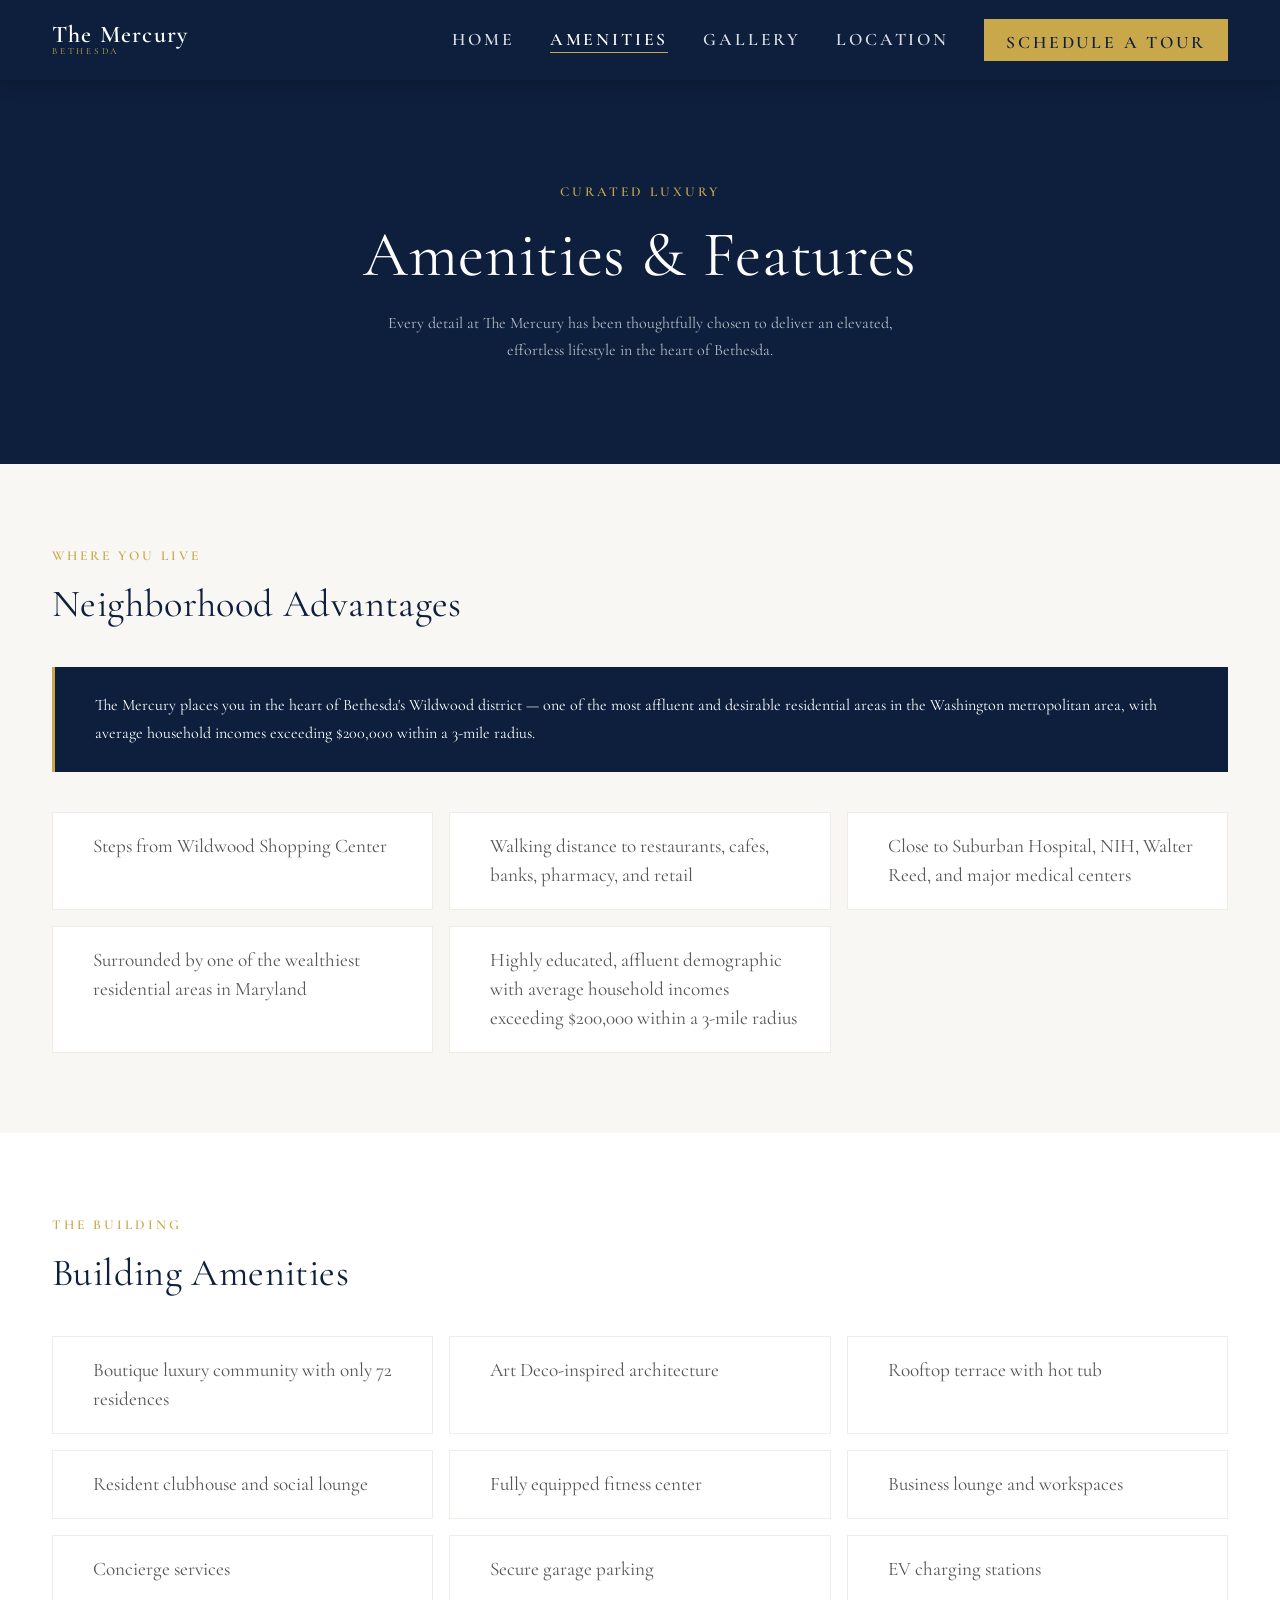
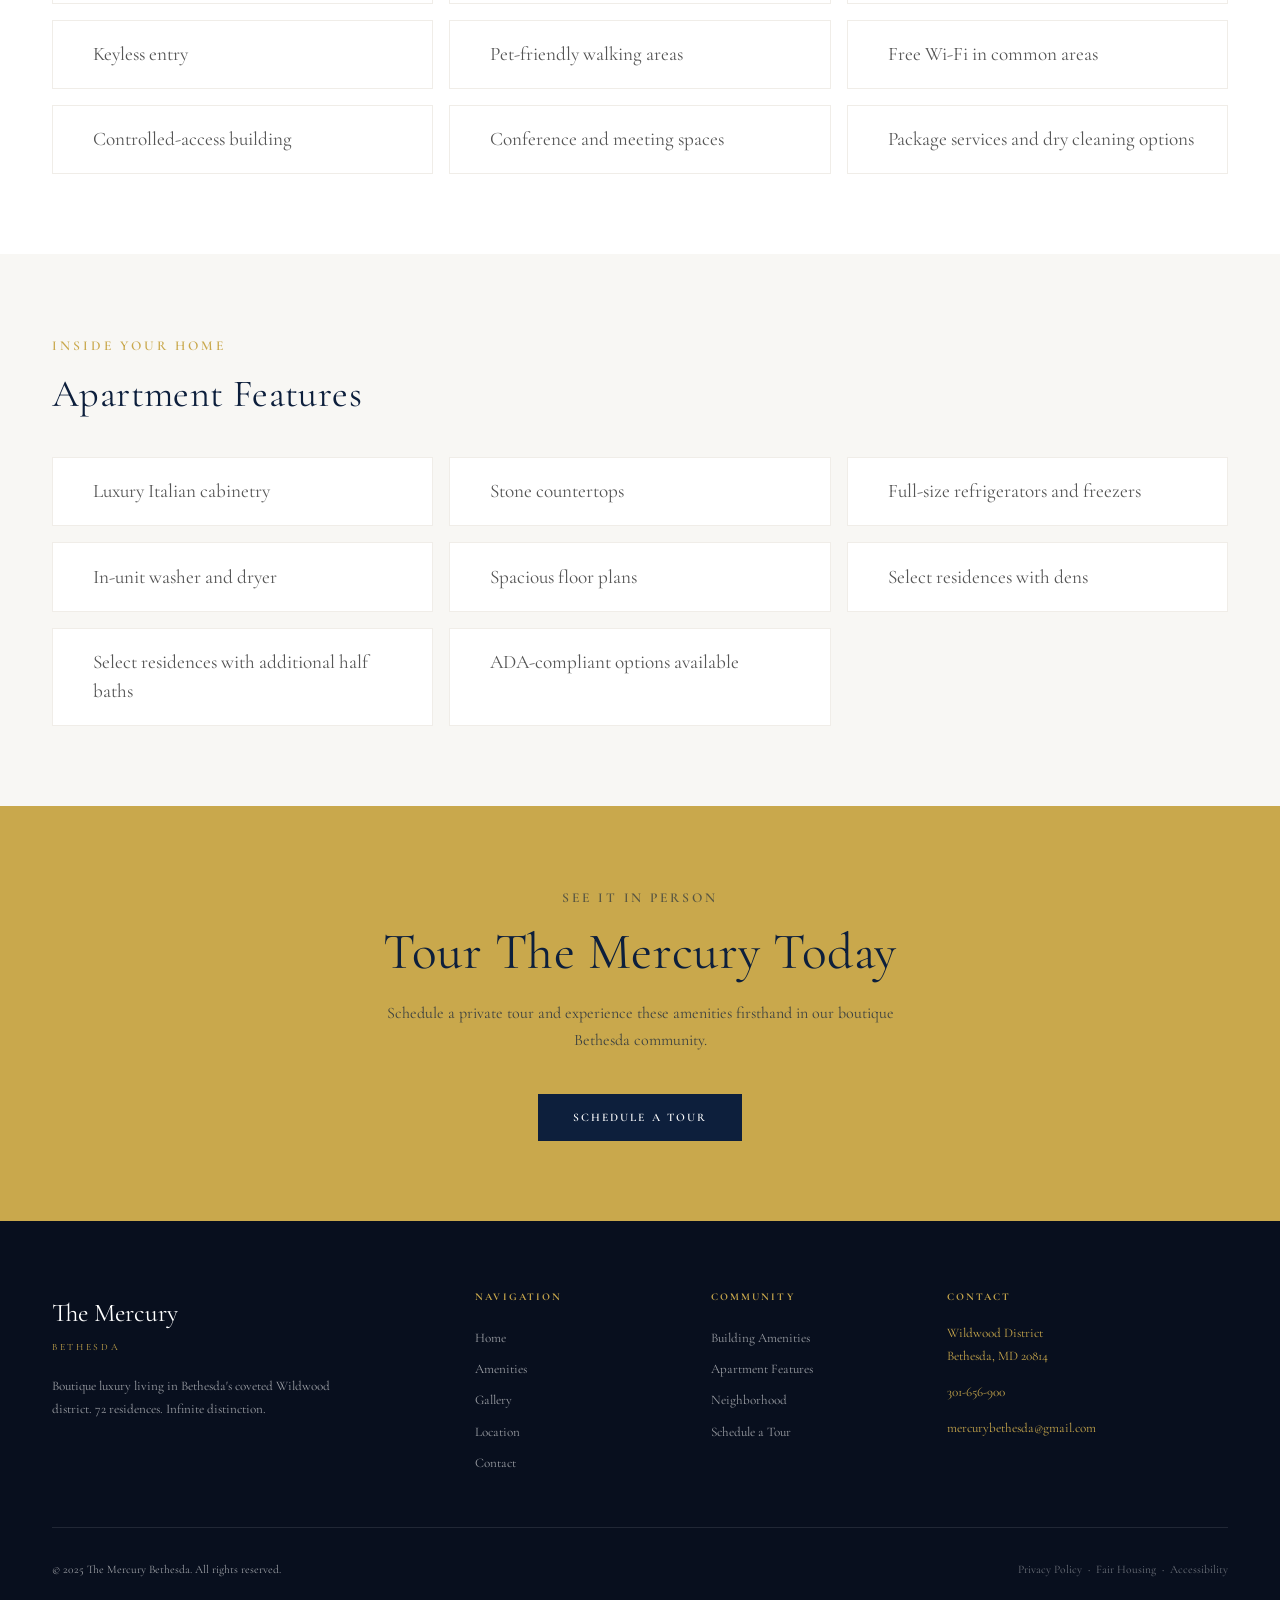
==== commit bb3f3bdf: "Remove all emojis and emoticons from all pages" ====
--- a/amenities.html
+++ b/amenities.html
@@ -1,4 +1,4 @@
-<!DOCTYPE html>
+﻿<!DOCTYPE html>
 <html lang="en">
 <head>
   <meta charset="UTF-8" />
@@ -71,23 +71,23 @@
 
         <div class="amenity-list stagger fade-up">
           <div class="amenity-list-item">
-            <span class="amenity-list-item__icon" aria-hidden="true">🛍️</span>
+            <span class="amenity-list-item__icon" aria-hidden="true"></span>
             <span class="amenity-list-item__text">Steps from Wildwood Shopping Center</span>
           </div>
           <div class="amenity-list-item">
-            <span class="amenity-list-item__icon" aria-hidden="true">🍽️</span>
+            <span class="amenity-list-item__icon" aria-hidden="true"></span>
             <span class="amenity-list-item__text">Walking distance to restaurants, cafes, banks, pharmacy, and retail</span>
           </div>
           <div class="amenity-list-item">
-            <span class="amenity-list-item__icon" aria-hidden="true">🏥</span>
+            <span class="amenity-list-item__icon" aria-hidden="true"></span>
             <span class="amenity-list-item__text">Close to Suburban Hospital, NIH, Walter Reed, and major medical centers</span>
           </div>
           <div class="amenity-list-item">
-            <span class="amenity-list-item__icon" aria-hidden="true">🏘️</span>
+            <span class="amenity-list-item__icon" aria-hidden="true"></span>
             <span class="amenity-list-item__text">Surrounded by one of the wealthiest residential areas in Maryland</span>
           </div>
           <div class="amenity-list-item">
-            <span class="amenity-list-item__icon" aria-hidden="true">💰</span>
+            <span class="amenity-list-item__icon" aria-hidden="true"></span>
             <span class="amenity-list-item__text">Highly educated, affluent demographic with average household incomes exceeding $200,000 within a 3-mile radius</span>
           </div>
         </div>
@@ -102,63 +102,63 @@
 
         <div class="amenity-list stagger fade-up">
           <div class="amenity-list-item">
-            <span class="amenity-list-item__icon" aria-hidden="true">🏛️</span>
+            <span class="amenity-list-item__icon" aria-hidden="true"></span>
             <span class="amenity-list-item__text">Boutique luxury community with only 72 residences</span>
           </div>
           <div class="amenity-list-item">
-            <span class="amenity-list-item__icon" aria-hidden="true">✨</span>
+            <span class="amenity-list-item__icon" aria-hidden="true"></span>
             <span class="amenity-list-item__text">Art Deco-inspired architecture</span>
           </div>
           <div class="amenity-list-item">
-            <span class="amenity-list-item__icon" aria-hidden="true">🏙️</span>
+            <span class="amenity-list-item__icon" aria-hidden="true"></span>
             <span class="amenity-list-item__text">Rooftop terrace with hot tub</span>
           </div>
           <div class="amenity-list-item">
-            <span class="amenity-list-item__icon" aria-hidden="true">🛋️</span>
+            <span class="amenity-list-item__icon" aria-hidden="true"></span>
             <span class="amenity-list-item__text">Resident clubhouse and social lounge</span>
           </div>
           <div class="amenity-list-item">
-            <span class="amenity-list-item__icon" aria-hidden="true">💪</span>
+            <span class="amenity-list-item__icon" aria-hidden="true"></span>
             <span class="amenity-list-item__text">Fully equipped fitness center</span>
           </div>
           <div class="amenity-list-item">
-            <span class="amenity-list-item__icon" aria-hidden="true">💼</span>
+            <span class="amenity-list-item__icon" aria-hidden="true"></span>
             <span class="amenity-list-item__text">Business lounge and workspaces</span>
           </div>
           <div class="amenity-list-item">
-            <span class="amenity-list-item__icon" aria-hidden="true">🤝</span>
+            <span class="amenity-list-item__icon" aria-hidden="true"></span>
             <span class="amenity-list-item__text">Concierge services</span>
           </div>
           <div class="amenity-list-item">
-            <span class="amenity-list-item__icon" aria-hidden="true">🚗</span>
+            <span class="amenity-list-item__icon" aria-hidden="true"></span>
             <span class="amenity-list-item__text">Secure garage parking</span>
           </div>
           <div class="amenity-list-item">
-            <span class="amenity-list-item__icon" aria-hidden="true">⚡</span>
+            <span class="amenity-list-item__icon" aria-hidden="true"></span>
             <span class="amenity-list-item__text">EV charging stations</span>
           </div>
           <div class="amenity-list-item">
-            <span class="amenity-list-item__icon" aria-hidden="true">🔑</span>
+            <span class="amenity-list-item__icon" aria-hidden="true"></span>
             <span class="amenity-list-item__text">Keyless entry</span>
           </div>
           <div class="amenity-list-item">
-            <span class="amenity-list-item__icon" aria-hidden="true">🐾</span>
+            <span class="amenity-list-item__icon" aria-hidden="true"></span>
             <span class="amenity-list-item__text">Pet-friendly walking areas</span>
           </div>
           <div class="amenity-list-item">
-            <span class="amenity-list-item__icon" aria-hidden="true">📶</span>
+            <span class="amenity-list-item__icon" aria-hidden="true"></span>
             <span class="amenity-list-item__text">Free Wi-Fi in common areas</span>
           </div>
           <div class="amenity-list-item">
-            <span class="amenity-list-item__icon" aria-hidden="true">🔒</span>
+            <span class="amenity-list-item__icon" aria-hidden="true"></span>
             <span class="amenity-list-item__text">Controlled-access building</span>
           </div>
           <div class="amenity-list-item">
-            <span class="amenity-list-item__icon" aria-hidden="true">📋</span>
+            <span class="amenity-list-item__icon" aria-hidden="true"></span>
             <span class="amenity-list-item__text">Conference and meeting spaces</span>
           </div>
           <div class="amenity-list-item">
-            <span class="amenity-list-item__icon" aria-hidden="true">📦</span>
+            <span class="amenity-list-item__icon" aria-hidden="true"></span>
             <span class="amenity-list-item__text">Package services and dry cleaning options</span>
           </div>
         </div>
@@ -173,35 +173,35 @@
 
         <div class="amenity-list stagger fade-up">
           <div class="amenity-list-item">
-            <span class="amenity-list-item__icon" aria-hidden="true">🇮🇹</span>
+            <span class="amenity-list-item__icon" aria-hidden="true"></span>
             <span class="amenity-list-item__text">Luxury Italian cabinetry</span>
           </div>
           <div class="amenity-list-item">
-            <span class="amenity-list-item__icon" aria-hidden="true">🪨</span>
+            <span class="amenity-list-item__icon" aria-hidden="true"></span>
             <span class="amenity-list-item__text">Stone countertops</span>
           </div>
           <div class="amenity-list-item">
-            <span class="amenity-list-item__icon" aria-hidden="true">❄️</span>
+            <span class="amenity-list-item__icon" aria-hidden="true"></span>
             <span class="amenity-list-item__text">Full-size refrigerators and freezers</span>
           </div>
           <div class="amenity-list-item">
-            <span class="amenity-list-item__icon" aria-hidden="true">👕</span>
+            <span class="amenity-list-item__icon" aria-hidden="true"></span>
             <span class="amenity-list-item__text">In-unit washer and dryer</span>
           </div>
           <div class="amenity-list-item">
-            <span class="amenity-list-item__icon" aria-hidden="true">🛏️</span>
+            <span class="amenity-list-item__icon" aria-hidden="true"></span>
             <span class="amenity-list-item__text">Spacious floor plans</span>
           </div>
           <div class="amenity-list-item">
-            <span class="amenity-list-item__icon" aria-hidden="true">🚪</span>
+            <span class="amenity-list-item__icon" aria-hidden="true"></span>
             <span class="amenity-list-item__text">Select residences with dens</span>
           </div>
           <div class="amenity-list-item">
-            <span class="amenity-list-item__icon" aria-hidden="true">🚿</span>
+            <span class="amenity-list-item__icon" aria-hidden="true"></span>
             <span class="amenity-list-item__text">Select residences with additional half baths</span>
           </div>
           <div class="amenity-list-item">
-            <span class="amenity-list-item__icon" aria-hidden="true">♿</span>
+            <span class="amenity-list-item__icon" aria-hidden="true"></span>
             <span class="amenity-list-item__text">ADA-compliant options available</span>
           </div>
         </div>
@@ -247,15 +247,12 @@
         <div class="footer__col">
           <h4>Contact</h4>
           <div class="footer__contact-line">
-            <span>📍</span>
             <span>Wildwood District<br />Bethesda, MD 20814</span>
           </div>
           <div class="footer__contact-line">
-            <span>📞</span>
             <span>301-656-900</span>
           </div>
           <div class="footer__contact-line">
-            <span>✉️</span>
             <span>mercurybethesda@gmail.com</span>
           </div>
         </div>
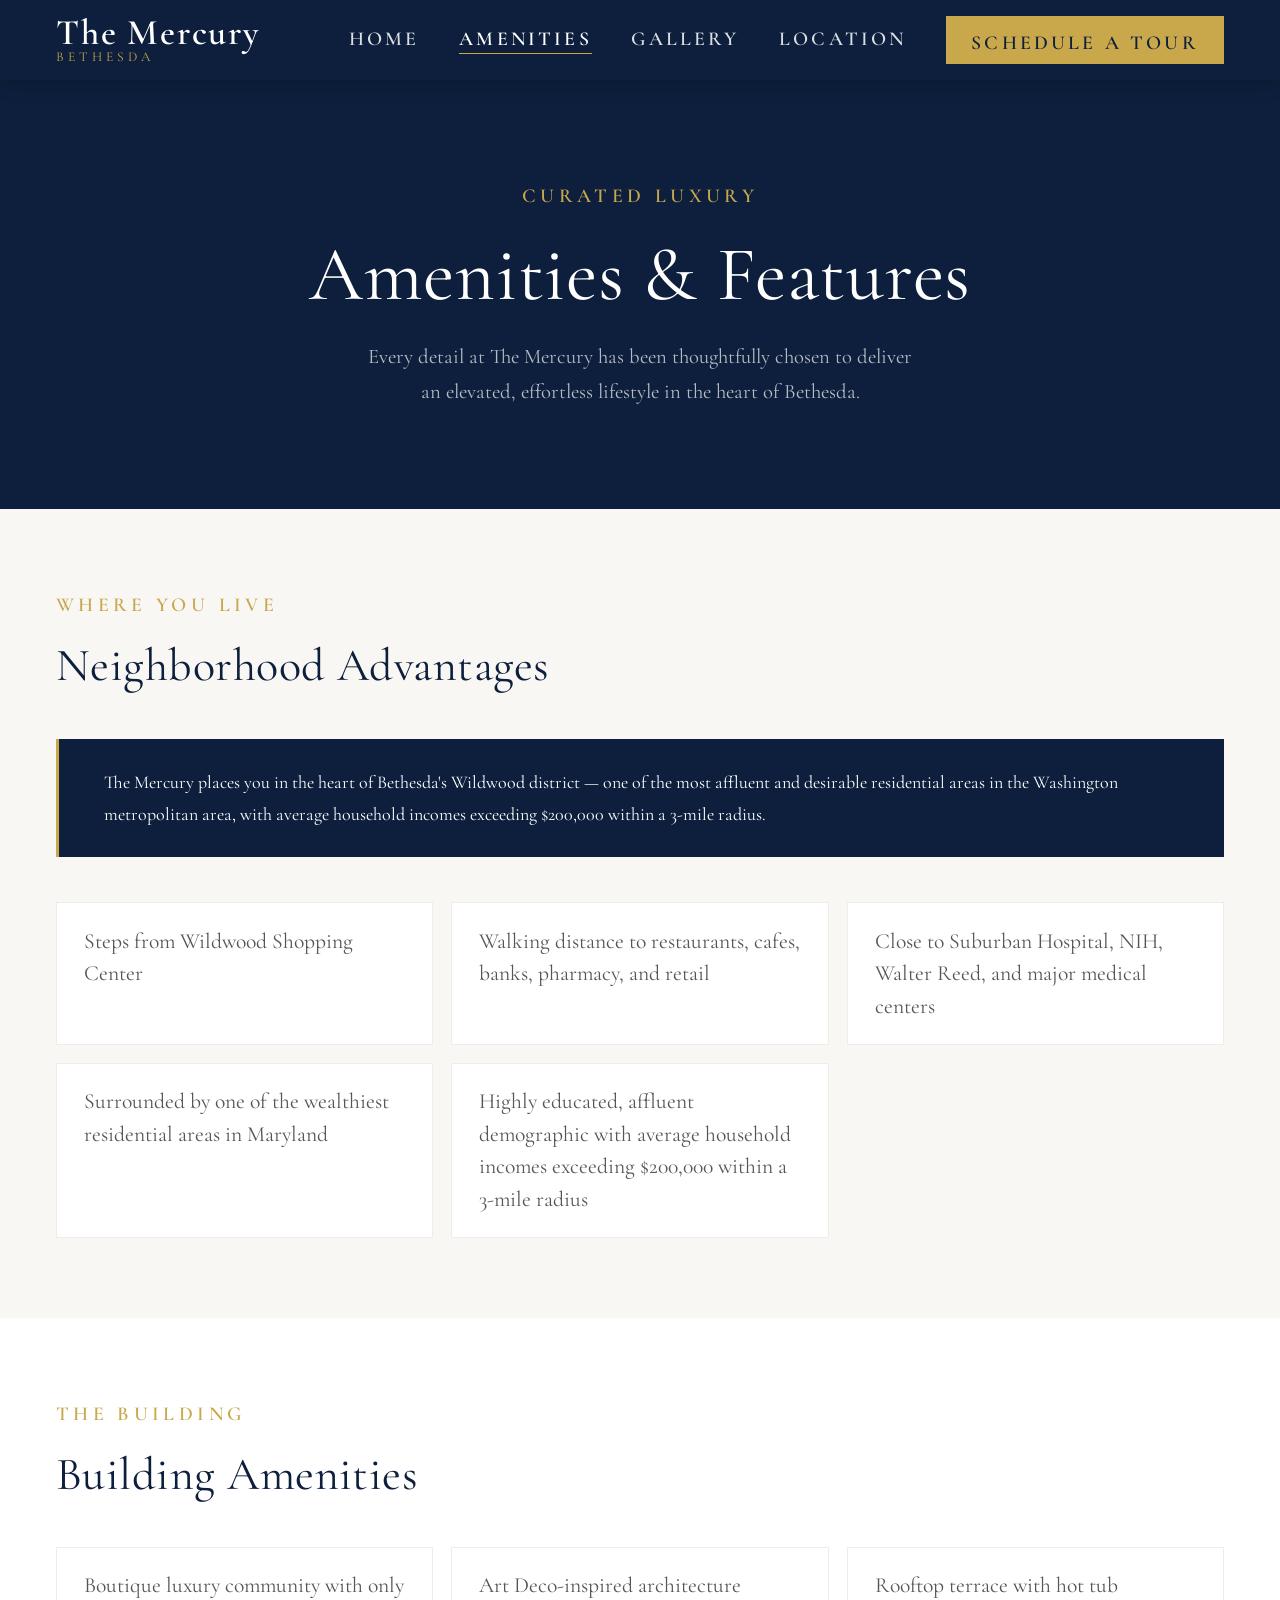
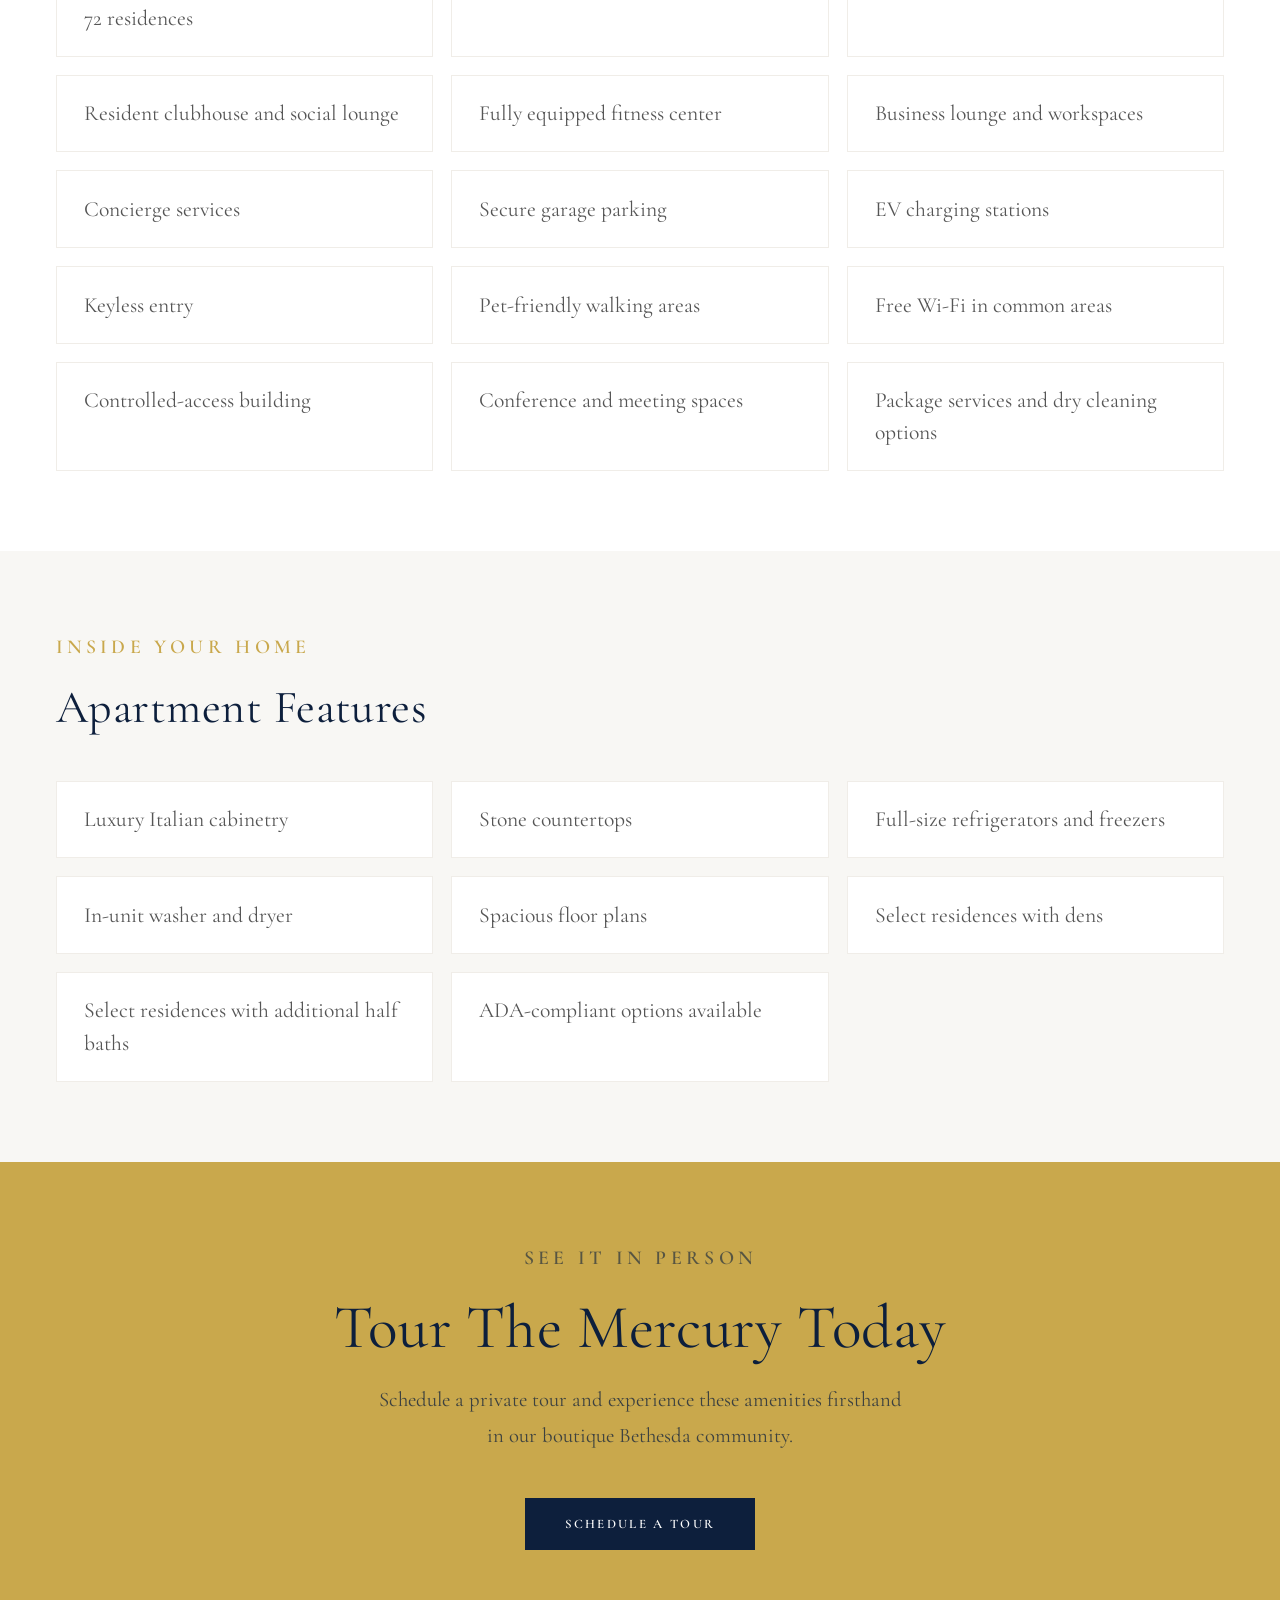
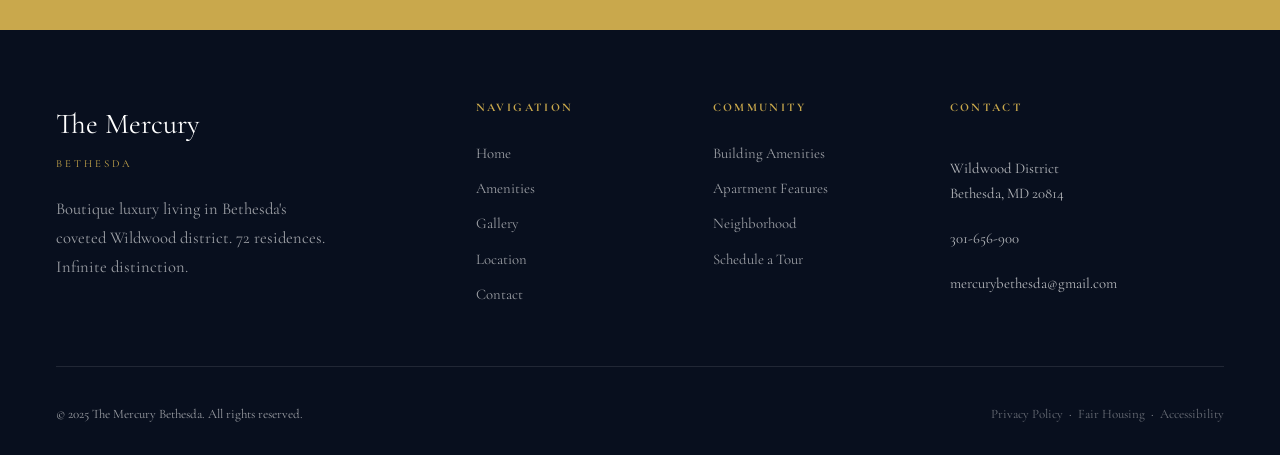
==== commit f00493e0: "Increase eyebrow font size and fix footer contact spacing - Bump eyebrow label from 0.85rem to 1.1re" ====
--- a/amenities.html
+++ b/amenities.html
@@ -244,7 +244,7 @@
           <a href="amenities.html#neighborhood">Neighborhood</a>
           <a href="contact.html">Schedule a Tour</a>
         </div>
-        <div class="footer__col">
+        <div class="footer__col footer__col--contact">
           <h4>Contact</h4>
           <div class="footer__contact-line">
             <span>Wildwood District<br />Bethesda, MD 20814</span>
--- a/assets/css/style.css
+++ b/assets/css/style.css
@@ -25,7 +25,7 @@
   --transition: 0.35s ease;
 }
 
-html { scroll-behavior: smooth; font-size: 16px; }
+html { scroll-behavior: smooth; font-size: 18px; }
 
 body {
   font-family: var(--font-serif);
@@ -49,7 +49,7 @@
 
 .eyebrow {
   font-family: var(--font-serif);
-  font-size: 0.85rem;
+  font-size: 1.1rem;
   font-weight: 600;
   letter-spacing: 0.22em;
   text-transform: uppercase;
@@ -149,14 +149,14 @@
 }
 .nav__logo-name {
   font-family: var(--font-serif);
-  font-size: 1.5rem;
+  font-size: 2rem;
   font-weight: 600;
   color: var(--white);
   letter-spacing: 0.05em;
 }
 .nav__logo-sub {
   font-family: var(--font-serif);
-  font-size: 0.58rem;
+  font-size: 0.75rem;
   letter-spacing: 0.3em;
   text-transform: uppercase;
   color: var(--gold);
@@ -300,7 +300,7 @@
   background: var(--gold);
 }
 .hero__tag span {
-  font-size: 0.65rem;
+  font-size: 1.1rem;
   font-weight: 600;
   letter-spacing: 0.25em;
   text-transform: uppercase;
@@ -308,7 +308,7 @@
 }
 
 .hero__heading {
-  font-size: clamp(3rem, 6vw, 5.5rem);
+  font-size: clamp(3.6rem, 7vw, 6.5rem);
   color: var(--white);
   max-width: 680px;
   margin-bottom: 1.5rem;
@@ -320,7 +320,7 @@
 }
 
 .hero__sub {
-  font-size: 1rem;
+  font-size: 1.15rem;
   color: rgba(255,255,255,0.75);
   max-width: 500px;
   margin-bottom: 2.5rem;
@@ -361,7 +361,7 @@
 /* ============================================================
    ABOUT / INTRO
    ============================================================ */
-.about__text h2 { font-size: clamp(2rem, 3.5vw, 3rem); color: var(--navy); margin-bottom: 1.5rem; }
+.about__text h2 { font-size: clamp(2.4rem, 4vw, 3.6rem); color: var(--navy); margin-bottom: 1.5rem; }
 .about__text p  { color: var(--gray-dark); margin-bottom: 1.2rem; }
 .about__text .btn { margin-top: 0.75rem; }
 
@@ -416,7 +416,7 @@
    ============================================================ */
 .amenities-preview { background: var(--navy); }
 .amenities-preview .section-header { margin-bottom: 3.5rem; }
-.amenities-preview .section-header h2 { color: var(--white); font-size: clamp(2rem, 3vw, 2.8rem); }
+.amenities-preview .section-header h2 { color: var(--white); font-size: clamp(2.4rem, 3.6vw, 3.4rem); }
 
 .amenity-cards {
   display: grid;
@@ -435,18 +435,16 @@
   border-color: rgba(201,168,76,0.3);
 }
 .amenity-card__icon {
-  font-size: 1.8rem;
-  margin-bottom: 1.2rem;
-  display: block;
+  display: none;
 }
 .amenity-card__title {
   font-family: var(--font-serif);
-  font-size: 1.25rem;
+  font-size: 1.5rem;
   color: var(--white);
   margin-bottom: 0.75rem;
 }
 .amenity-card__desc {
-  font-size: 0.82rem;
+  font-size: 1.05rem;
   color: rgba(255,255,255,0.55);
   line-height: 1.7;
 }
@@ -464,7 +462,7 @@
 }
 .neighborhood__visual img { width: 100%; height: 100%; object-fit: cover; }
 
-.neighborhood__content h2 { font-size: clamp(1.8rem, 3vw, 2.8rem); color: var(--navy); margin-bottom: 1.5rem; }
+.neighborhood__content h2 { font-size: clamp(2.2rem, 3.6vw, 3.4rem); color: var(--navy); margin-bottom: 1.5rem; }
 .neighborhood__content p  { color: var(--gray-dark); margin-bottom: 1.2rem; }
 
 .walk-items {
@@ -477,7 +475,7 @@
   display: flex;
   align-items: center;
   gap: 1rem;
-  font-size: 0.85rem;
+  font-size: 0.95rem;
   color: var(--gray-dark);
 }
 .walk-item::before {
@@ -493,8 +491,8 @@
    LIFESTYLE / IDEAL RESIDENT
    ============================================================ */
 .lifestyle { background: var(--off-white); }
-.lifestyle h2 { font-size: clamp(2rem, 3vw, 2.8rem); color: var(--navy); margin-bottom: 1rem; }
-.lifestyle .lead { font-size: 1.05rem; color: var(--gray-dark); max-width: 620px; margin: 0 auto 3.5rem; }
+.lifestyle h2 { font-size: clamp(2.4rem, 3.6vw, 3.4rem); color: var(--navy); margin-bottom: 1rem; }
+.lifestyle .lead { font-size: 1.2rem; color: var(--gray-dark); max-width: 620px; margin: 0 auto 3.5rem; }
 
 .resident-cards {
   display: grid;
@@ -509,13 +507,13 @@
 }
 .resident-card:hover { transform: translateY(-4px); box-shadow: 0 12px 32px rgba(0,0,0,0.08); }
 .resident-card h3 { font-family: var(--font-serif); font-size: 1.3rem; color: var(--navy); margin-bottom: 0.75rem; }
-.resident-card p  { font-size: 0.85rem; color: var(--gray-dark); line-height: 1.75; }
+.resident-card p  { font-size: 1rem; color: var(--gray-dark); line-height: 1.75; }
 
 /* ============================================================
    TESTIMONIALS
    ============================================================ */
 .testimonials { background: var(--navy); }
-.testimonials h2 { color: var(--white); font-size: clamp(2rem, 3vw, 2.8rem); margin-bottom: 3.5rem; }
+.testimonials h2 { color: var(--white); font-size: clamp(2.4rem, 3.6vw, 3.4rem); margin-bottom: 3.5rem; }
 
 .testimonial-grid { display: grid; grid-template-columns: repeat(3, 1fr); gap: 2rem; }
 
@@ -535,7 +533,7 @@
   top: 1rem; left: 1.5rem;
   line-height: 1;
 }
-.testimonial__text { color: rgba(255,255,255,0.8); font-size: 0.9rem; line-height: 1.8; margin-bottom: 1.5rem; margin-top: 1.5rem; }
+.testimonial__text { color: rgba(255,255,255,0.8); font-size: 1.05rem; line-height: 1.8; margin-bottom: 1.5rem; margin-top: 1.5rem; }
 .testimonial__author { font-size: 0.7rem; letter-spacing: 0.18em; text-transform: uppercase; color: var(--gold); }
 
 /* ============================================================
@@ -546,14 +544,14 @@
   padding: 80px 0;
   text-align: center;
 }
-.cta-section h2 { font-size: clamp(2rem, 4vw, 3.2rem); color: var(--navy); margin-bottom: 1rem; }
-.cta-section p  { color: rgba(13,31,60,0.75); max-width: 540px; margin: 0 auto 2.5rem; font-size: 1rem; }
+.cta-section h2 { font-size: clamp(2.4rem, 4.8vw, 3.8rem); color: var(--navy); margin-bottom: 1rem; }
+.cta-section p  { color: rgba(13,31,60,0.75); max-width: 540px; margin: 0 auto 2.5rem; font-size: 1.15rem; }
 
 /* ============================================================
    SECTION HEADERS
    ============================================================ */
 .section-header { margin-bottom: 3rem; }
-.section-header h2 { font-size: clamp(2rem, 3vw, 2.8rem); color: var(--navy); margin-bottom: 1rem; }
+.section-header h2 { font-size: clamp(2.4rem, 3.6vw, 3.4rem); color: var(--navy); margin-bottom: 1rem; }
 .section-header p  { color: var(--gray-dark); max-width: 580px; }
 .section-header.center { text-align: center; }
 .section-header.center p { margin: 0 auto; }
@@ -600,7 +598,7 @@
   display: block;
   margin-bottom: 1.2rem;
 }
-.footer__tagline { font-size: 0.82rem; line-height: 1.75; max-width: 280px; }
+.footer__tagline { font-size: 0.92rem; line-height: 1.75; max-width: 280px; }
 
 .footer__col h4 {
   font-family: var(--font-serif);
@@ -625,9 +623,14 @@
   align-items: flex-start;
   gap: 0.65rem;
   font-size: 0.82rem;
-  margin-bottom: 0.85rem;
-}
-.footer__contact-line span:first-child { color: var(--gold); flex-shrink: 0; }
+}
+.footer__contact-line span { color: rgba(255,255,255,0.7); }
+
+.footer__col--contact {
+  display: flex;
+  flex-direction: column;
+  gap: 1.1rem;
+}
 
 .footer__bottom {
   display: flex;
@@ -658,14 +661,14 @@
   opacity: 0.15;
 }
 .page-hero__content { position: relative; z-index: 1; }
-.page-hero h1 { font-size: clamp(2.5rem, 5vw, 4.5rem); color: var(--white); margin-bottom: 1rem; }
-.page-hero p  { color: rgba(255,255,255,0.7); max-width: 560px; margin: 0 auto; font-size: 1rem; }
+.page-hero h1 { font-size: clamp(3rem, 6vw, 5.5rem); color: var(--white); margin-bottom: 1rem; }
+.page-hero p  { color: rgba(255,255,255,0.7); max-width: 560px; margin: 0 auto; font-size: 1.15rem; }
 
 .amenity-section { padding: 80px 0; }
 .amenity-section:nth-child(even) { background: var(--off-white); }
 
 .amenity-section h2 {
-  font-size: clamp(1.8rem, 3vw, 2.5rem);
+  font-size: clamp(2.2rem, 3.6vw, 3rem);
   color: var(--navy);
   margin-bottom: 2.5rem;
 }
@@ -687,7 +690,7 @@
 .amenity-section:nth-child(even) .amenity-list-item { background: var(--white); }
 .amenity-list-item:hover { border-color: var(--gold); transform: translateY(-2px); }
 
-.amenity-list-item__icon { font-size: 1.2rem; flex-shrink: 0; margin-top: 1px; }
+.amenity-list-item__icon { display: none; }
 .amenity-list-item__text { font-size: 1.2rem; color: var(--gray-dark); line-height: 1.5; }
 
 /* neighborhood badge */
@@ -804,7 +807,7 @@
 .distance-card:hover { border-color: var(--gold); }
 .distance-card h4 { font-family: var(--font-serif); font-size: 1.2rem; color: var(--navy); margin-bottom: 0.5rem; }
 .distance-card .distance { font-size: 0.68rem; letter-spacing: 0.18em; text-transform: uppercase; color: var(--gold); margin-bottom: 0.75rem; display: block; }
-.distance-card p { font-size: 0.82rem; color: var(--gray); }
+.distance-card p { font-size: 0.95rem; color: var(--gray); }
 
 .commute-section { background: var(--navy); }
 .commute-section h2 { color: var(--white); }
@@ -814,7 +817,7 @@
   padding: 2rem;
   border: 1px solid rgba(255,255,255,0.1);
 }
-.commute-item__icon { font-size: 2rem; margin-bottom: 1rem; }
+.commute-item__icon { display: none; }
 .commute-item__label { font-size: 0.7rem; letter-spacing: 0.18em; text-transform: uppercase; color: var(--gold); margin-bottom: 0.5rem; }
 .commute-item__value { font-family: var(--font-serif); font-size: 1.6rem; color: var(--white); }
 
@@ -823,7 +826,7 @@
    ============================================================ */
 .contact-grid { display: grid; grid-template-columns: 1fr 1.2fr; gap: 5rem; align-items: start; }
 
-.contact-info h2 { font-size: clamp(1.8rem, 3vw, 2.8rem); color: var(--navy); margin-bottom: 1rem; }
+.contact-info h2 { font-size: clamp(2.2rem, 3.6vw, 3.4rem); color: var(--navy); margin-bottom: 1rem; }
 .contact-info p  { color: var(--gray-dark); margin-bottom: 2rem; }
 
 .contact-details { display: flex; flex-direction: column; gap: 1.5rem; margin-bottom: 2.5rem; }
@@ -834,12 +837,12 @@
 }
 .contact-detail__icon { font-size: 1.2rem; color: var(--gold); flex-shrink: 0; margin-top: 2px; }
 .contact-detail__label { font-size: 0.65rem; letter-spacing: 0.18em; text-transform: uppercase; color: var(--gray); display: block; margin-bottom: 0.25rem; }
-.contact-detail__value { font-size: 0.9rem; color: var(--navy); font-weight: 500; }
+.contact-detail__value { font-size: 1.05rem; color: var(--navy); font-weight: 500; }
 
 .office-hours { background: var(--off-white); padding: 1.5rem; border-left: 3px solid var(--gold); }
 .office-hours h4 { font-size: 0.68rem; letter-spacing: 0.2em; text-transform: uppercase; color: var(--gold); margin-bottom: 1rem; }
 .office-hours table { width: 100%; border-collapse: collapse; }
-.office-hours td { padding: 0.35rem 0; font-size: 0.82rem; color: var(--gray-dark); }
+.office-hours td { padding: 0.35rem 0; font-size: 0.95rem; color: var(--gray-dark); }
 .office-hours td:last-child { text-align: right; color: var(--navy); }
 
 /* form */
@@ -902,7 +905,7 @@
 }
 .form-success h3 { font-family: var(--font-serif); font-size: 2rem; margin-bottom: 1rem; color: var(--navy); }
 .form-success p  { color: var(--gray-dark); }
-.form-success .check { font-size: 3rem; color: var(--gold); margin-bottom: 1rem; }
+.form-success .check { display: none; }
 
 /* ============================================================
    ANIMATIONS
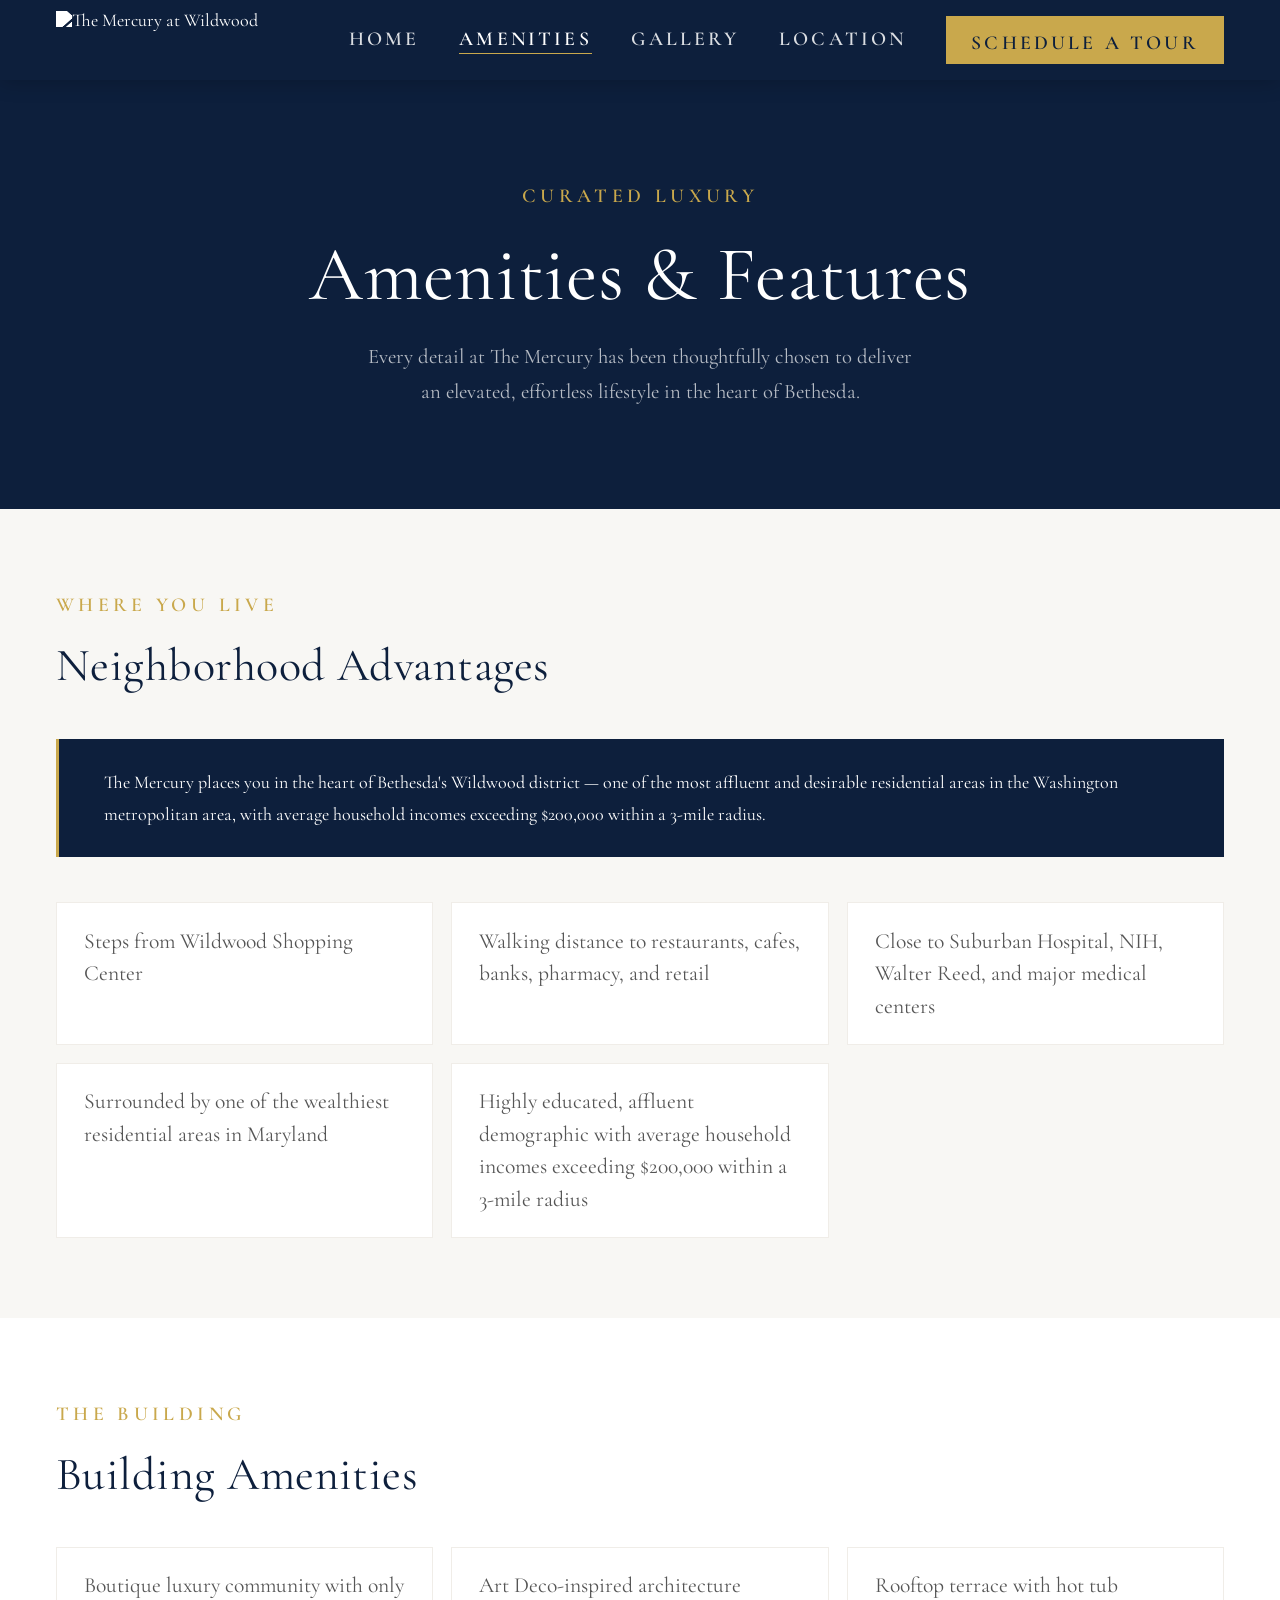
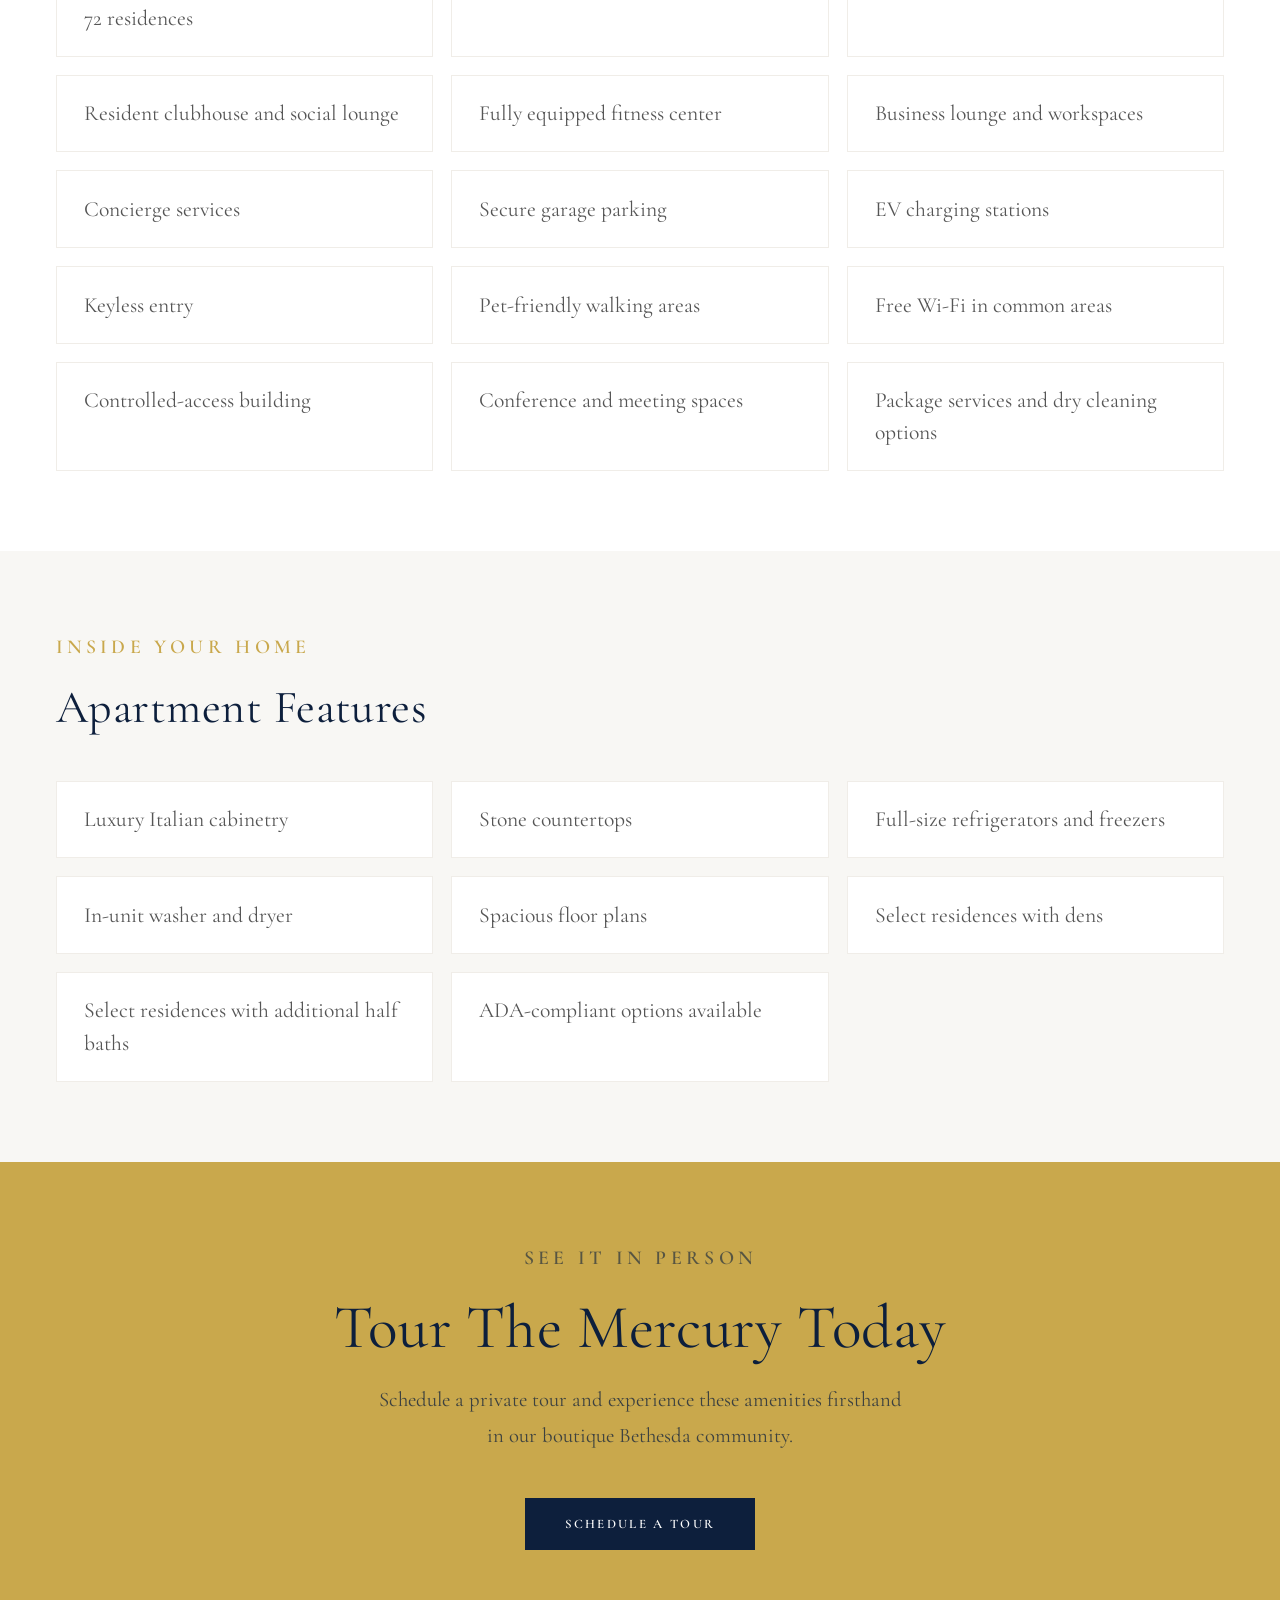
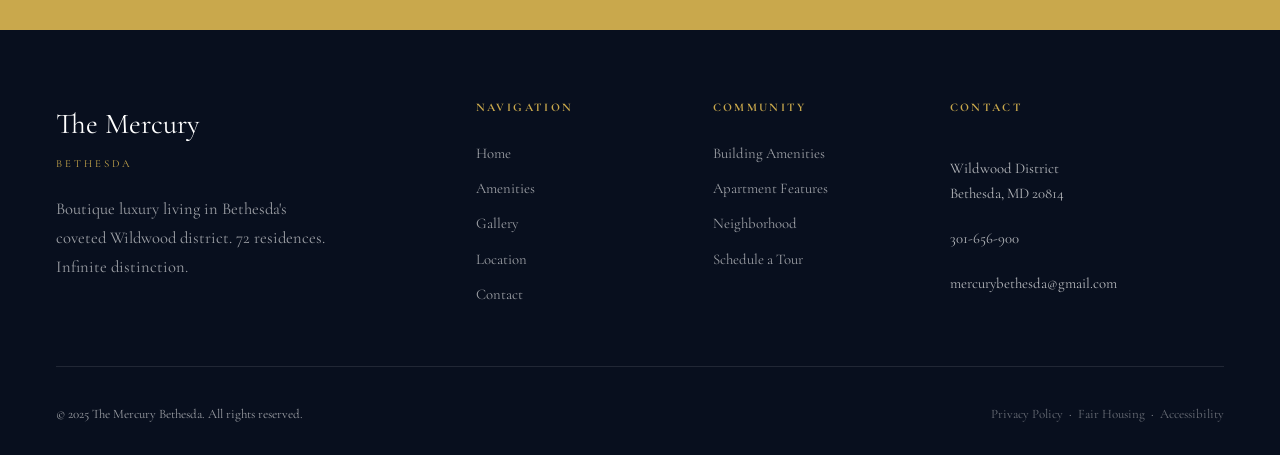
==== commit 6c0976f2: "Replace text nav logo with transparent PNG logo image Co-Authored-By: Claude Sonnet 4.6 <noreply@ant" ====
--- a/amenities.html
+++ b/amenities.html
@@ -24,8 +24,7 @@
     <nav class="nav nav--solid" role="navigation" aria-label="Main navigation">
       <div class="nav__inner">
         <a href="index.html" class="nav__logo" aria-label="The Mercury Bethesda – Home">
-          <span class="nav__logo-name">The Mercury</span>
-          <span class="nav__logo-sub">Bethesda</span>
+          <img src="assets/images/mercury logo bg removed.png" alt="The Mercury at Wildwood" />
         </a>
         <ul class="nav__links" role="list">
           <li><a href="index.html">Home</a></li>
--- a/assets/css/style.css
+++ b/assets/css/style.css
@@ -144,22 +144,14 @@
 
 .nav__logo {
   display: flex;
-  flex-direction: column;
+  align-items: center;
   line-height: 1;
 }
-.nav__logo-name {
-  font-family: var(--font-serif);
-  font-size: 2rem;
-  font-weight: 600;
-  color: var(--white);
-  letter-spacing: 0.05em;
-}
-.nav__logo-sub {
-  font-family: var(--font-serif);
-  font-size: 0.75rem;
-  letter-spacing: 0.3em;
-  text-transform: uppercase;
-  color: var(--gold);
+.nav__logo img {
+  height: 58px;
+  width: auto;
+  filter: brightness(0) invert(1);
+  display: block;
 }
 
 .nav__links {
@@ -956,7 +948,24 @@
   .nav__links { display: none; }
   .nav__hamburger { display: flex; }
 
-  .hero__heading { font-size: 2.6rem; }
+  .hero__heading { font-size: 3rem; }
+  .hero__sub { font-size: 1.2rem; }
+  .hero__tag span { font-size: 1rem; }
+
+  .about__text h2 { font-size: 2.4rem; }
+  p { font-size: 1.1rem; }
+  .eyebrow { font-size: 1rem; }
+
+  .amenity-card__title { font-size: 1.5rem; }
+  .amenity-card__desc { font-size: 1.05rem; }
+
+  .section-header h2 { font-size: 2.4rem; }
+  .resident-card h3 { font-size: 1.4rem; }
+  .resident-card p { font-size: 1.05rem; }
+
+  .page-hero h1 { font-size: 3rem; }
+  .page-hero p { font-size: 1.2rem; }
+
   .hero__actions { flex-direction: column; align-items: flex-start; }
   .hero__actions .btn { width: 100%; text-align: center; }
 
@@ -986,7 +995,11 @@
 
 @media (max-width: 480px) {
   .container { padding: 0 1.25rem; }
-  .hero__heading { font-size: 2rem; }
+  .hero__heading { font-size: 2.4rem; }
+  .hero__sub { font-size: 1.1rem; }
+  .about__text h2 { font-size: 2rem; }
+  .section-header h2 { font-size: 2rem; }
+  .page-hero h1 { font-size: 2.4rem; }
   .section { padding: 50px 0; }
   .about__stats { grid-template-columns: 1fr; }
   .contact-form-wrap { padding: 2rem 1.5rem; }
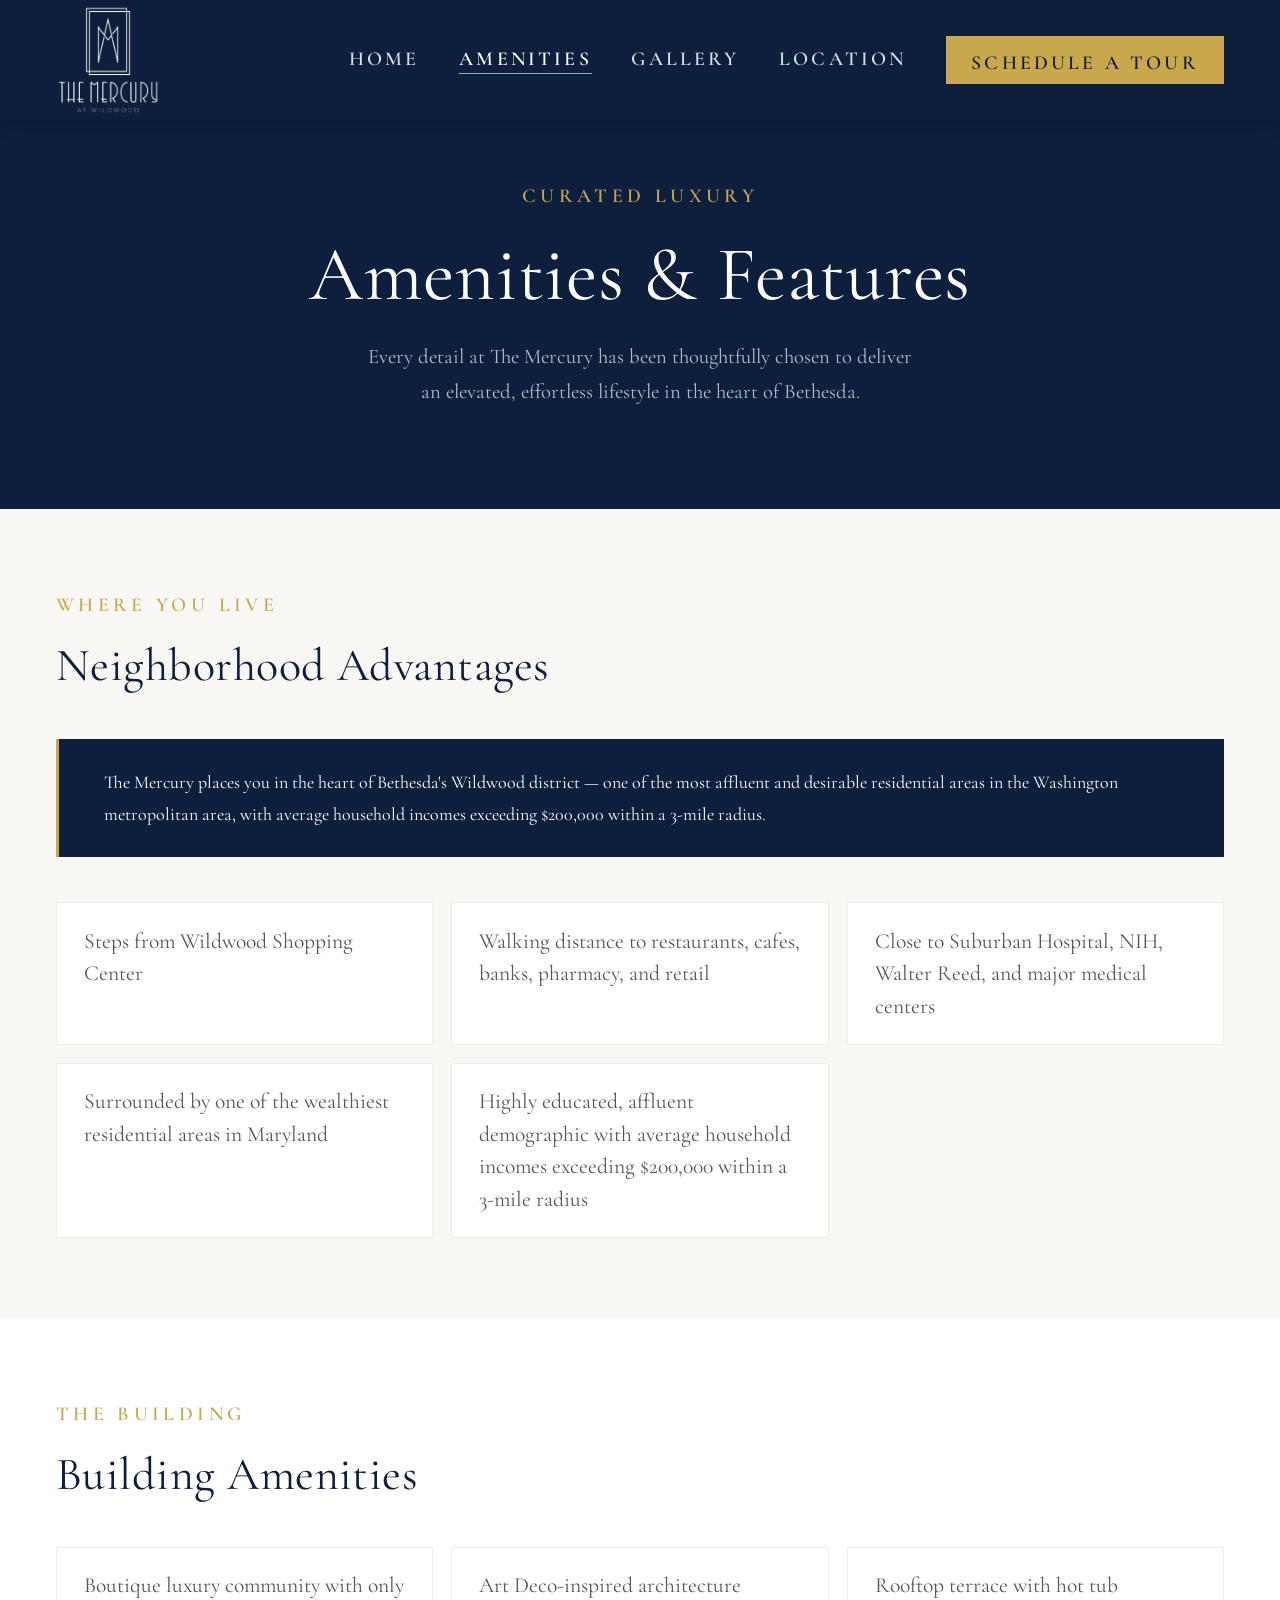
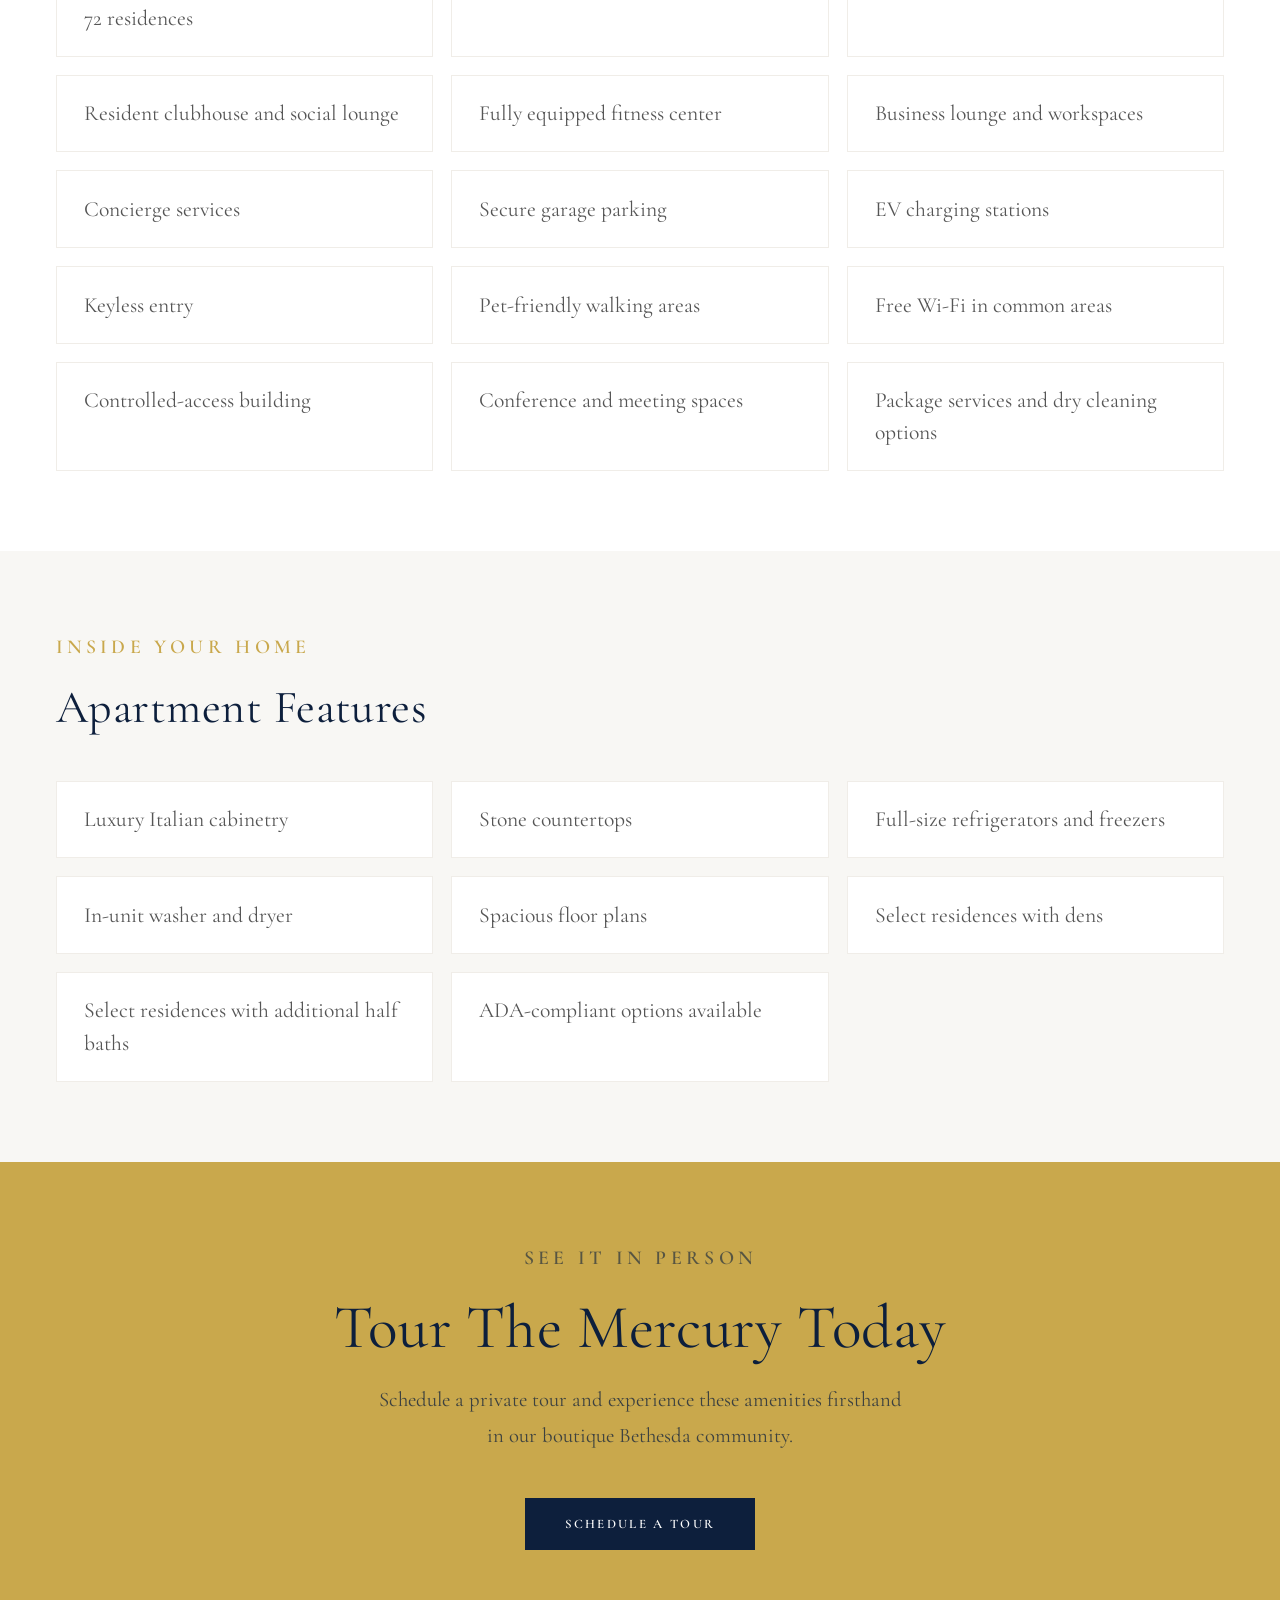
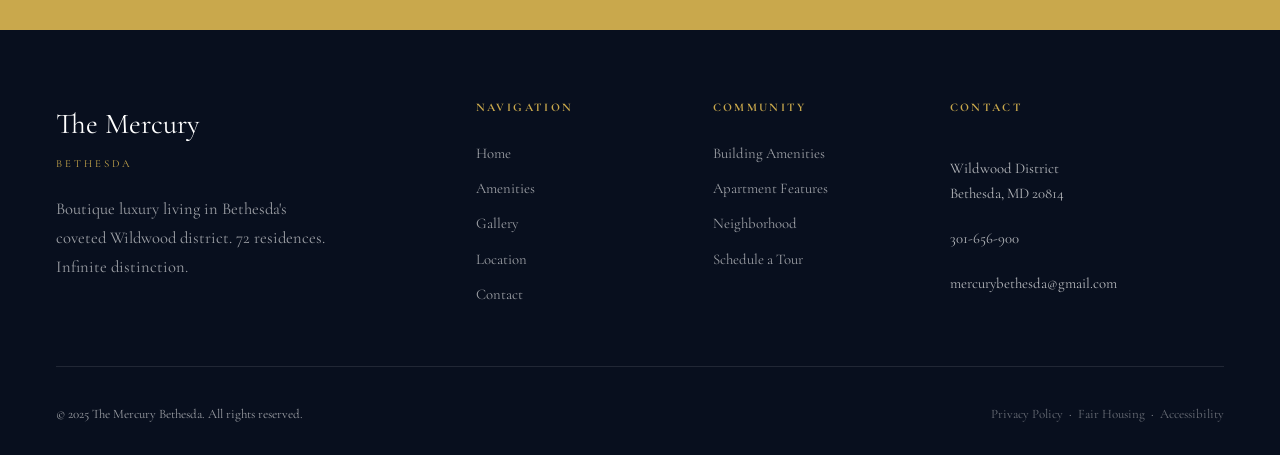
==== commit d4e43efe: "Fix logo not loading: rename file to remove spaces, update all references Co-Authored-By: Claude Son" ====
--- a/amenities.html
+++ b/amenities.html
@@ -24,7 +24,7 @@
     <nav class="nav nav--solid" role="navigation" aria-label="Main navigation">
       <div class="nav__inner">
         <a href="index.html" class="nav__logo" aria-label="The Mercury Bethesda – Home">
-          <img src="assets/images/mercury logo bg removed.png" alt="The Mercury at Wildwood" />
+          <img src="assets/images/mercury-logo.png" alt="The Mercury at Wildwood" />
         </a>
         <ul class="nav__links" role="list">
           <li><a href="index.html">Home</a></li>
--- a/assets/css/style.css
+++ b/assets/css/style.css
@@ -21,7 +21,7 @@
   --font-sans:  'Montserrat', 'Helvetica Neue', Arial, sans-serif;
 
   --max-w: 1240px;
-  --nav-h: 80px;
+  --nav-h: 120px;
   --transition: 0.35s ease;
 }
 
@@ -148,7 +148,7 @@
   line-height: 1;
 }
 .nav__logo img {
-  height: 58px;
+  height: 110px;
   width: auto;
   filter: brightness(0) invert(1);
   display: block;
@@ -942,9 +942,10 @@
    RESPONSIVE — Mobile
    ============================================================ */
 @media (max-width: 768px) {
-  :root { --nav-h: 68px; }
+  :root { --nav-h: 90px; }
   .section { padding: 70px 0; }
 
+  .nav__logo img { height: 76px; }
   .nav__links { display: none; }
   .nav__hamburger { display: flex; }
 
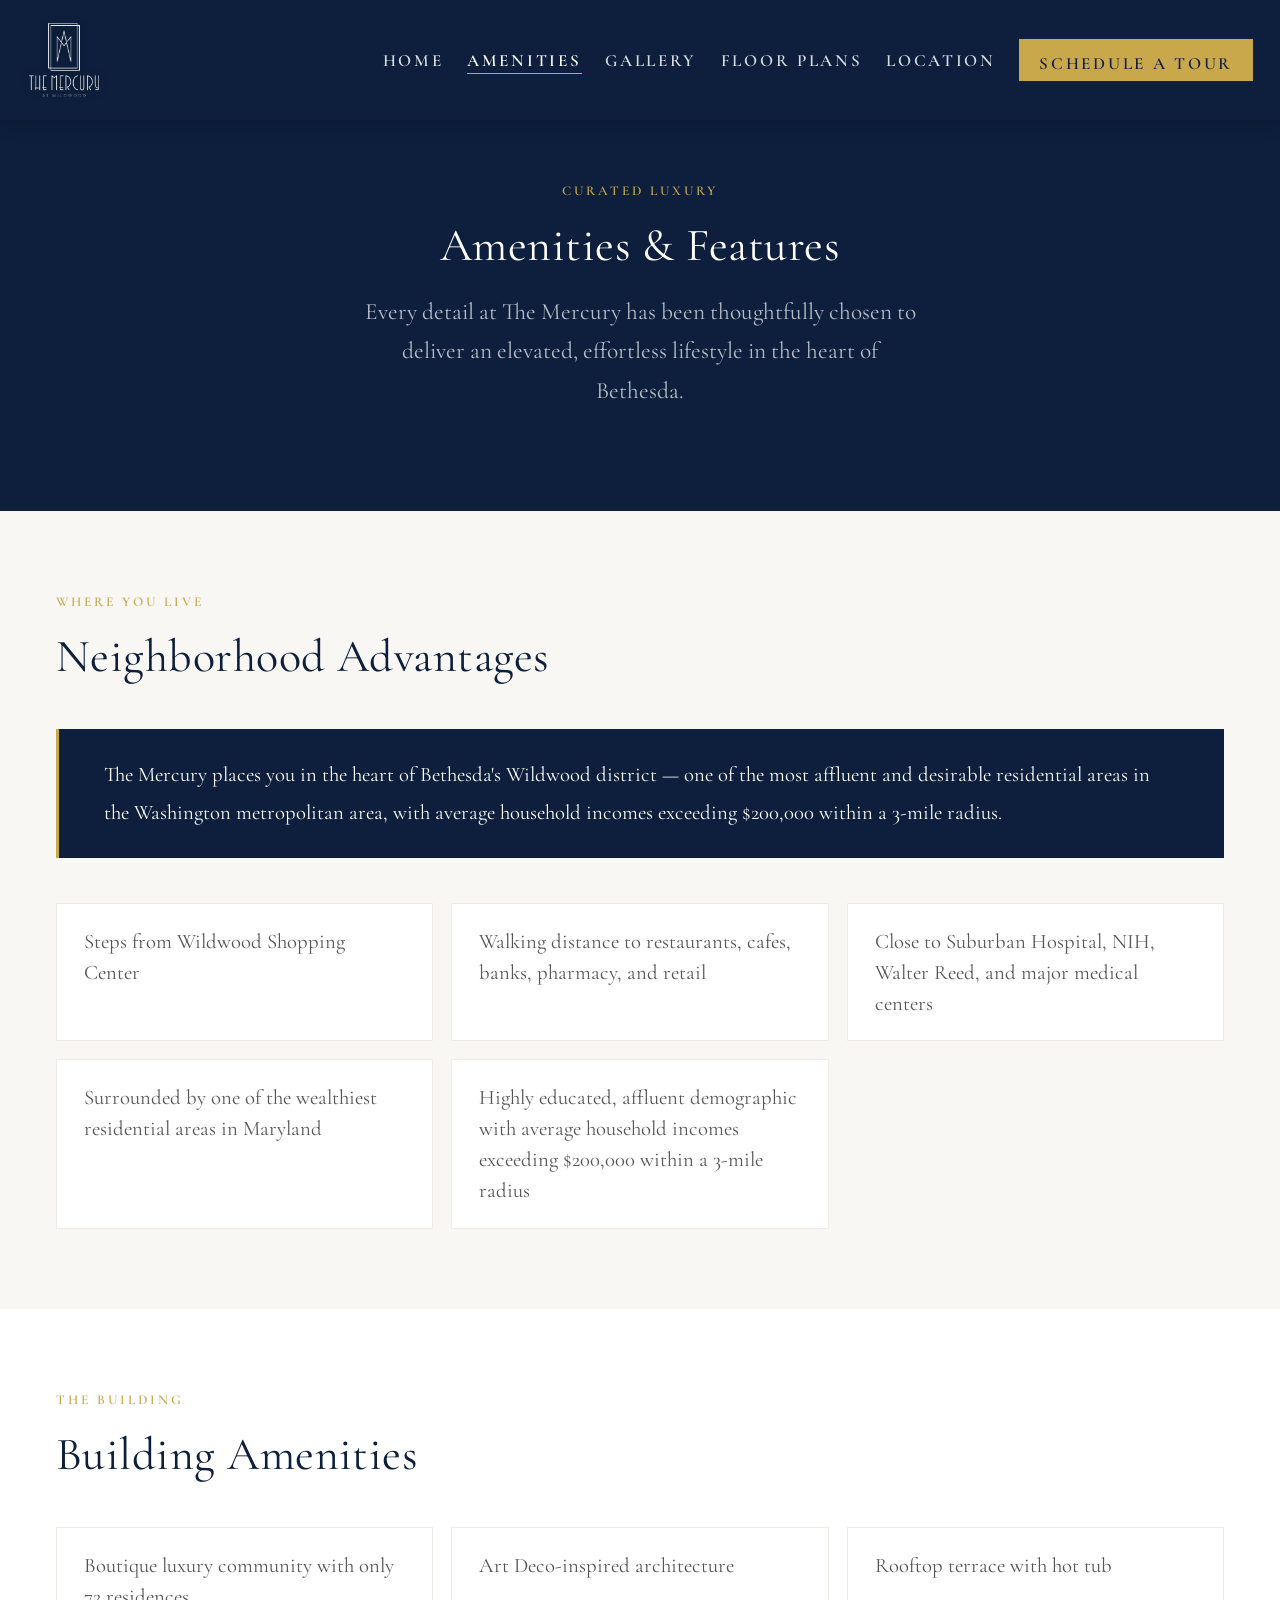
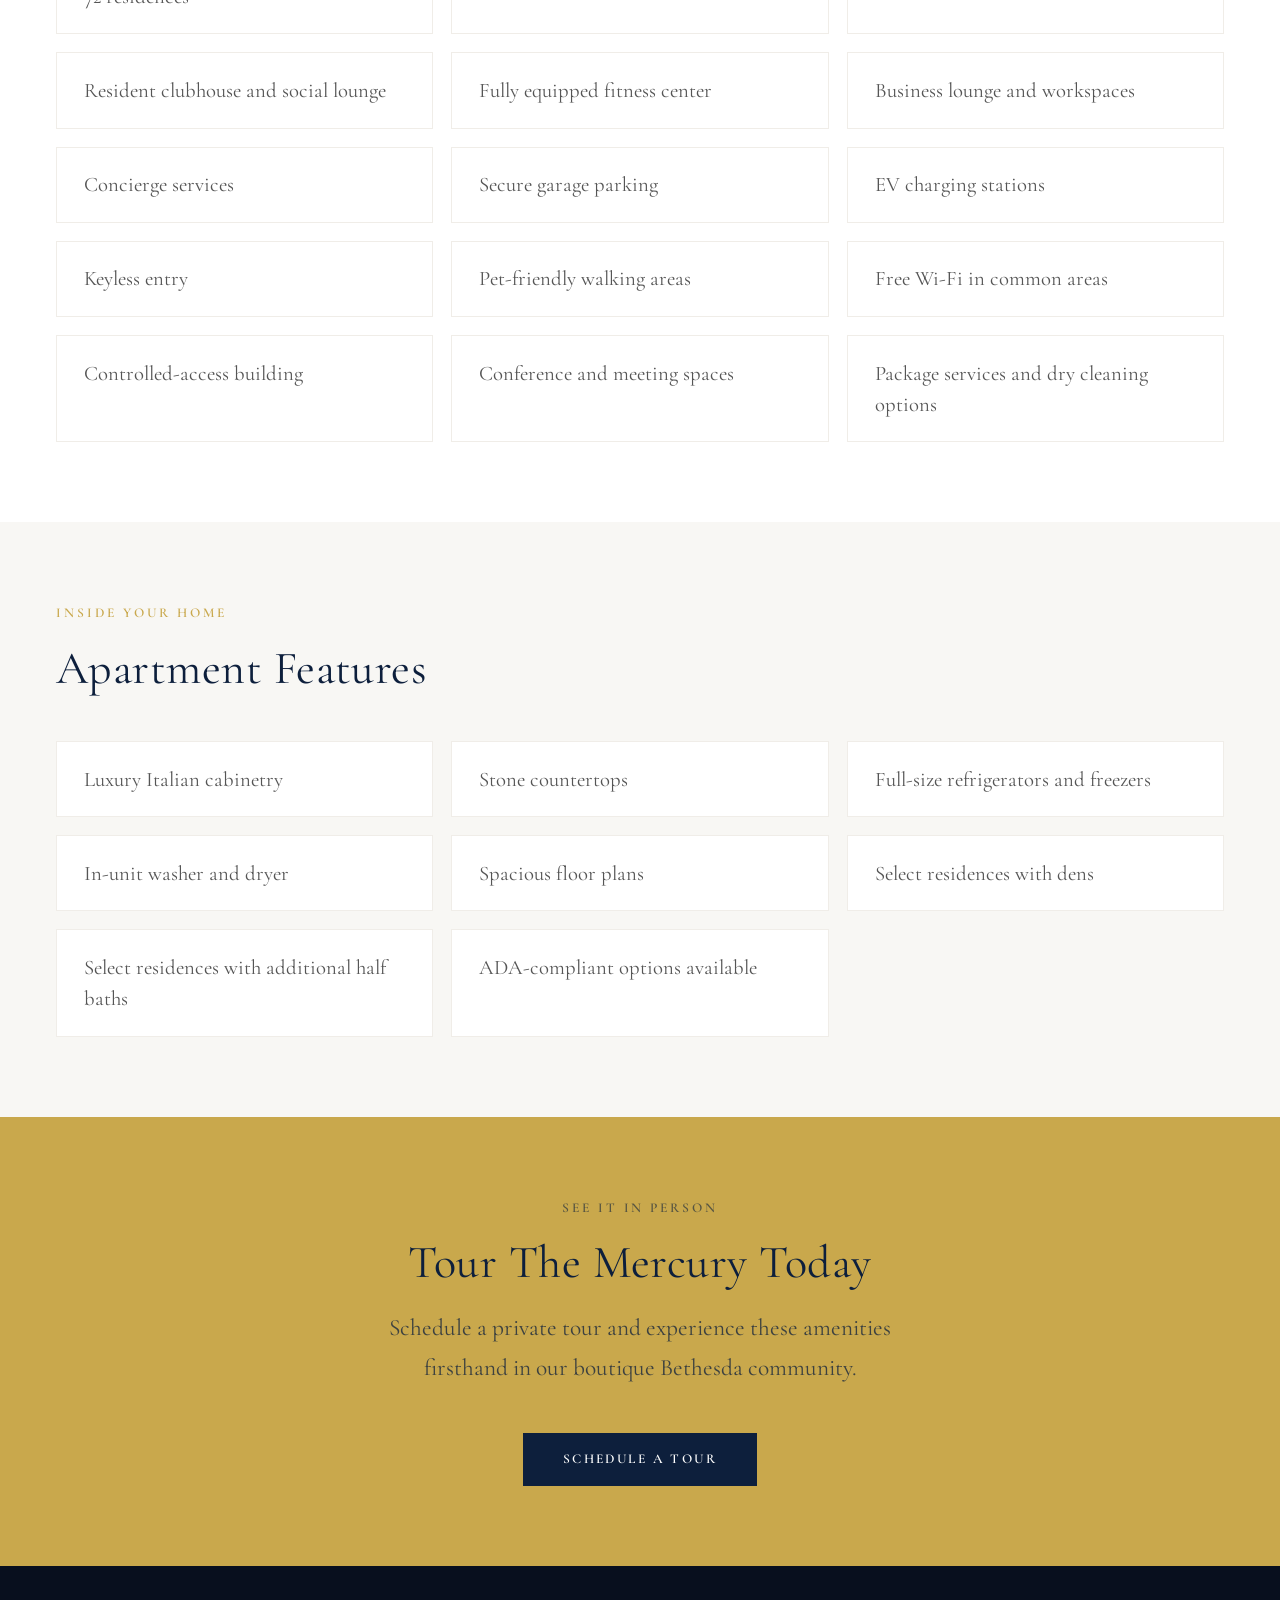
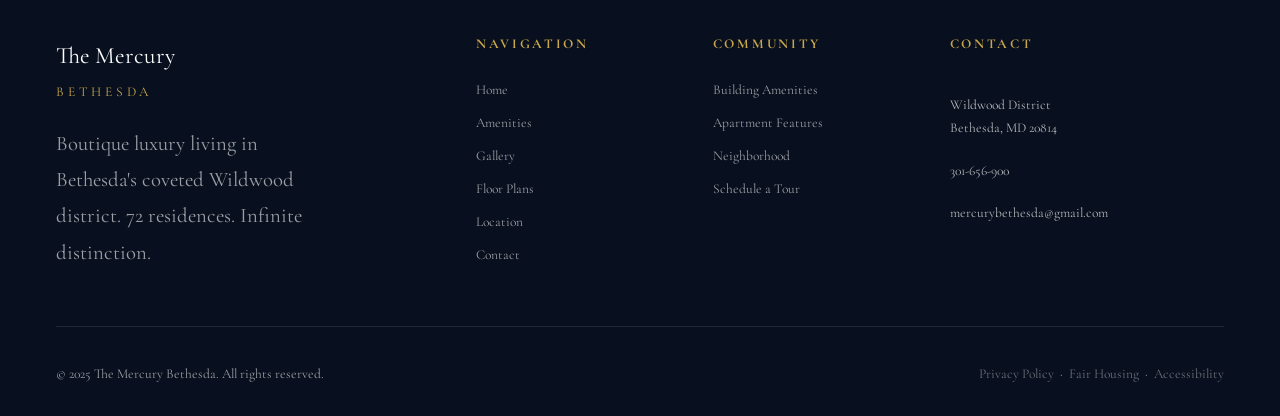
==== commit 6950ca90: "Add Floor Plans page with live Rexi availability widget New floor-plans.html page: photographic hero" ====
--- a/amenities.html
+++ b/amenities.html
@@ -30,6 +30,7 @@
           <li><a href="index.html">Home</a></li>
           <li><a href="amenities.html">Amenities</a></li>
           <li><a href="gallery.html">Gallery</a></li>
+          <li><a href="floor-plans.html">Floor Plans</a></li>
           <li><a href="location.html">Location</a></li>
           <li><a href="contact.html" class="nav__cta btn btn-gold">Schedule a Tour</a></li>
         </ul>
@@ -42,6 +43,7 @@
       <a href="index.html">Home</a>
       <a href="amenities.html">Amenities</a>
       <a href="gallery.html">Gallery</a>
+      <a href="floor-plans.html">Floor Plans</a>
       <a href="location.html">Location</a>
       <a href="contact.html" class="btn btn-gold">Schedule a Tour</a>
     </div>
@@ -233,6 +235,7 @@
           <a href="index.html">Home</a>
           <a href="amenities.html">Amenities</a>
           <a href="gallery.html">Gallery</a>
+          <a href="floor-plans.html">Floor Plans</a>
           <a href="location.html">Location</a>
           <a href="contact.html">Contact</a>
         </div>
--- a/assets/css/style.css
+++ b/assets/css/style.css
@@ -23,6 +23,15 @@
   --max-w: 1240px;
   --nav-h: 120px;
   --transition: 0.35s ease;
+
+  /* Type scale — 3 sizes site-wide (Heading / Subheading / Body),
+     plus the homepage hero headline and small uppercase UI labels
+     (nav, buttons, badges, footer) as the two agreed exceptions. */
+  --fs-hero: clamp(3.6rem, 7vw, 6.5rem);
+  --fs-heading: clamp(2.4rem, 3.6vw, 3.4rem);
+  --fs-subheading: 1.3rem;
+  --fs-body: 1.15rem;
+  --fs-label: 0.75rem;
 }
 
 html { scroll-behavior: smooth; font-size: 18px; }
@@ -49,7 +58,7 @@
 
 .eyebrow {
   font-family: var(--font-serif);
-  font-size: 1.1rem;
+  font-size: var(--fs-label);
   font-weight: 600;
   letter-spacing: 0.22em;
   text-transform: uppercase;
@@ -74,7 +83,7 @@
   display: inline-block;
   padding: 0.85rem 2.2rem;
   font-family: var(--font-serif);
-  font-size: 0.72rem;
+  font-size: var(--fs-label);
   font-weight: 600;
   letter-spacing: 0.18em;
   text-transform: uppercase;
@@ -134,9 +143,9 @@
 
 .nav__inner {
   width: 100%;
-  max-width: var(--max-w);
+  max-width: 1520px;
   margin: 0 auto;
-  padding: 0 2rem;
+  padding: 0 1.5rem;
   display: flex;
   align-items: center;
   justify-content: space-between;
@@ -148,20 +157,20 @@
   line-height: 1;
 }
 .nav__logo img {
-  height: 110px;
+  height: 78px;
   width: auto;
-  filter: brightness(0) invert(1);
+  filter: brightness(0) invert(1) drop-shadow(0 1px 4px rgba(0,0,0,0.4));
   display: block;
 }
 
 .nav__links {
   display: flex;
   align-items: center;
-  gap: 2.2rem;
+  gap: 1.3rem;
 }
 
 .nav__links a {
-  font-size: 1.1rem;
+  font-size: 0.95rem;
   font-weight: 600;
   letter-spacing: 0.16em;
   text-transform: uppercase;
@@ -184,13 +193,13 @@
 .nav__links a.active::after { width: 100%; }
 
 .nav__cta {
-  font-size: 0.85rem;
+  font-size: 0.95rem;
   font-weight: 600;
   letter-spacing: 0.15em;
   text-transform: uppercase;
   background: var(--gold);
   color: var(--navy) !important;
-  padding: 0.6rem 1.4rem;
+  padding: 0.6rem 1.1rem;
 }
 .nav__cta::after { display: none !important; }
 .nav__cta:hover { background: var(--gold-light) !important; color: var(--navy) !important; }
@@ -228,7 +237,7 @@
 }
 .nav__mobile.open { display: flex; flex-direction: column; gap: 1.2rem; }
 .nav__mobile a {
-  font-size: 0.78rem;
+  font-size: 0.95rem;
   font-weight: 600;
   letter-spacing: 0.16em;
   text-transform: uppercase;
@@ -292,7 +301,7 @@
   background: var(--gold);
 }
 .hero__tag span {
-  font-size: 1.1rem;
+  font-size: var(--fs-label);
   font-weight: 600;
   letter-spacing: 0.25em;
   text-transform: uppercase;
@@ -300,7 +309,7 @@
 }
 
 .hero__heading {
-  font-size: clamp(3.6rem, 7vw, 6.5rem);
+  font-size: var(--fs-hero);
   color: var(--white);
   max-width: 680px;
   margin-bottom: 1.5rem;
@@ -312,9 +321,9 @@
 }
 
 .hero__sub {
-  font-size: 1.15rem;
+  font-size: var(--fs-subheading);
   color: rgba(255,255,255,0.75);
-  max-width: 500px;
+  max-width: 820px;
   margin-bottom: 2.5rem;
   font-weight: 300;
   line-height: 1.8;
@@ -332,7 +341,7 @@
   align-items: center;
   gap: 0.5rem;
   color: rgba(255,255,255,0.5);
-  font-size: 0.6rem;
+  font-size: var(--fs-label);
   letter-spacing: 0.2em;
   text-transform: uppercase;
   z-index: 2;
@@ -353,7 +362,7 @@
 /* ============================================================
    ABOUT / INTRO
    ============================================================ */
-.about__text h2 { font-size: clamp(2.4rem, 4vw, 3.6rem); color: var(--navy); margin-bottom: 1.5rem; }
+.about__text h2 { font-size: var(--fs-heading); color: var(--navy); margin-bottom: 1.5rem; }
 .about__text p  { color: var(--gray-dark); margin-bottom: 1.2rem; }
 .about__text .btn { margin-top: 0.75rem; }
 
@@ -370,14 +379,14 @@
 }
 .stat__number {
   font-family: var(--font-serif);
-  font-size: 2.5rem;
+  font-size: var(--fs-subheading);
   color: var(--navy);
   line-height: 1;
   display: block;
   margin-bottom: 0.3rem;
 }
 .stat__label {
-  font-size: 0.65rem;
+  font-size: var(--fs-label);
   letter-spacing: 0.18em;
   text-transform: uppercase;
   color: var(--gray);
@@ -408,7 +417,7 @@
    ============================================================ */
 .amenities-preview { background: var(--navy); }
 .amenities-preview .section-header { margin-bottom: 3.5rem; }
-.amenities-preview .section-header h2 { color: var(--white); font-size: clamp(2.4rem, 3.6vw, 3.4rem); }
+.amenities-preview .section-header h2 { color: var(--white); font-size: var(--fs-heading); }
 
 .amenity-cards {
   display: grid;
@@ -431,12 +440,12 @@
 }
 .amenity-card__title {
   font-family: var(--font-serif);
-  font-size: 1.5rem;
+  font-size: var(--fs-subheading);
   color: var(--white);
   margin-bottom: 0.75rem;
 }
 .amenity-card__desc {
-  font-size: 1.05rem;
+  font-size: var(--fs-body);
   color: rgba(255,255,255,0.55);
   line-height: 1.7;
 }
@@ -454,7 +463,7 @@
 }
 .neighborhood__visual img { width: 100%; height: 100%; object-fit: cover; }
 
-.neighborhood__content h2 { font-size: clamp(2.2rem, 3.6vw, 3.4rem); color: var(--navy); margin-bottom: 1.5rem; }
+.neighborhood__content h2 { font-size: var(--fs-heading); color: var(--navy); margin-bottom: 1.5rem; }
 .neighborhood__content p  { color: var(--gray-dark); margin-bottom: 1.2rem; }
 
 .walk-items {
@@ -467,7 +476,7 @@
   display: flex;
   align-items: center;
   gap: 1rem;
-  font-size: 0.95rem;
+  font-size: var(--fs-body);
   color: var(--gray-dark);
 }
 .walk-item::before {
@@ -483,8 +492,8 @@
    LIFESTYLE / IDEAL RESIDENT
    ============================================================ */
 .lifestyle { background: var(--off-white); }
-.lifestyle h2 { font-size: clamp(2.4rem, 3.6vw, 3.4rem); color: var(--navy); margin-bottom: 1rem; }
-.lifestyle .lead { font-size: 1.2rem; color: var(--gray-dark); max-width: 620px; margin: 0 auto 3.5rem; }
+.lifestyle h2 { font-size: var(--fs-heading); color: var(--navy); margin-bottom: 1rem; }
+.lifestyle .lead { font-size: var(--fs-subheading); color: var(--gray-dark); max-width: 620px; margin: 0 auto 3.5rem; }
 
 .resident-cards {
   display: grid;
@@ -498,14 +507,14 @@
   transition: transform var(--transition), box-shadow var(--transition);
 }
 .resident-card:hover { transform: translateY(-4px); box-shadow: 0 12px 32px rgba(0,0,0,0.08); }
-.resident-card h3 { font-family: var(--font-serif); font-size: 1.3rem; color: var(--navy); margin-bottom: 0.75rem; }
-.resident-card p  { font-size: 1rem; color: var(--gray-dark); line-height: 1.75; }
+.resident-card h3 { font-family: var(--font-serif); font-size: var(--fs-subheading); color: var(--navy); margin-bottom: 0.75rem; }
+.resident-card p  { font-size: var(--fs-body); color: var(--gray-dark); line-height: 1.75; }
 
 /* ============================================================
    TESTIMONIALS
    ============================================================ */
 .testimonials { background: var(--navy); }
-.testimonials h2 { color: var(--white); font-size: clamp(2.4rem, 3.6vw, 3.4rem); margin-bottom: 3.5rem; }
+.testimonials h2 { color: var(--white); font-size: var(--fs-heading); margin-bottom: 3.5rem; }
 
 .testimonial-grid { display: grid; grid-template-columns: repeat(3, 1fr); gap: 2rem; }
 
@@ -525,8 +534,8 @@
   top: 1rem; left: 1.5rem;
   line-height: 1;
 }
-.testimonial__text { color: rgba(255,255,255,0.8); font-size: 1.05rem; line-height: 1.8; margin-bottom: 1.5rem; margin-top: 1.5rem; }
-.testimonial__author { font-size: 0.7rem; letter-spacing: 0.18em; text-transform: uppercase; color: var(--gold); }
+.testimonial__text { color: rgba(255,255,255,0.8); font-size: var(--fs-body); line-height: 1.8; margin-bottom: 1.5rem; margin-top: 1.5rem; }
+.testimonial__author { font-size: var(--fs-label); letter-spacing: 0.18em; text-transform: uppercase; color: var(--gold); }
 
 /* ============================================================
    FINAL CTA
@@ -536,14 +545,14 @@
   padding: 80px 0;
   text-align: center;
 }
-.cta-section h2 { font-size: clamp(2.4rem, 4.8vw, 3.8rem); color: var(--navy); margin-bottom: 1rem; }
-.cta-section p  { color: rgba(13,31,60,0.75); max-width: 540px; margin: 0 auto 2.5rem; font-size: 1.15rem; }
+.cta-section h2 { font-size: var(--fs-heading); color: var(--navy); margin-bottom: 1rem; }
+.cta-section p  { color: rgba(13,31,60,0.75); max-width: 540px; margin: 0 auto 2.5rem; font-size: var(--fs-subheading); }
 
 /* ============================================================
    SECTION HEADERS
    ============================================================ */
 .section-header { margin-bottom: 3rem; }
-.section-header h2 { font-size: clamp(2.4rem, 3.6vw, 3.4rem); color: var(--navy); margin-bottom: 1rem; }
+.section-header h2 { font-size: var(--fs-heading); color: var(--navy); margin-bottom: 1rem; }
 .section-header p  { color: var(--gray-dark); max-width: 580px; }
 .section-header.center { text-align: center; }
 .section-header.center p { margin: 0 auto; }
@@ -577,24 +586,24 @@
 }
 .footer__brand-name {
   font-family: var(--font-serif);
-  font-size: 1.6rem;
+  font-size: var(--fs-subheading);
   color: var(--white);
   display: block;
   margin-bottom: 0.3rem;
 }
 .footer__brand-sub {
-  font-size: 0.6rem;
+  font-size: var(--fs-label);
   letter-spacing: 0.28em;
   text-transform: uppercase;
   color: var(--gold);
   display: block;
   margin-bottom: 1.2rem;
 }
-.footer__tagline { font-size: 0.92rem; line-height: 1.75; max-width: 280px; }
+.footer__tagline { font-size: var(--fs-body); line-height: 1.75; max-width: 280px; }
 
 .footer__col h4 {
   font-family: var(--font-serif);
-  font-size: 0.65rem;
+  font-size: var(--fs-label);
   font-weight: 700;
   letter-spacing: 0.2em;
   text-transform: uppercase;
@@ -603,7 +612,7 @@
 }
 .footer__col a {
   display: block;
-  font-size: 0.82rem;
+  font-size: var(--fs-label);
   color: rgba(255,255,255,0.6);
   padding: 0.28rem 0;
   transition: color var(--transition);
@@ -614,7 +623,7 @@
   display: flex;
   align-items: flex-start;
   gap: 0.65rem;
-  font-size: 0.82rem;
+  font-size: var(--fs-label);
 }
 .footer__contact-line span { color: rgba(255,255,255,0.7); }
 
@@ -628,7 +637,7 @@
   display: flex;
   justify-content: space-between;
   align-items: center;
-  font-size: 0.72rem;
+  font-size: var(--fs-label);
   flex-wrap: wrap;
   gap: 1rem;
 }
@@ -652,15 +661,23 @@
   background: url('../images/page-hero-bg.jpg') center/cover no-repeat;
   opacity: 0.15;
 }
+.page-hero--floorplans::before {
+  background-image: linear-gradient(rgba(13,31,60,0.75), rgba(13,31,60,0.85)), url('../images/themercury71.jpg');
+  background-position: center, center 15%;
+  background-size: cover, cover;
+  background-repeat: no-repeat, no-repeat;
+  opacity: 1;
+}
 .page-hero__content { position: relative; z-index: 1; }
-.page-hero h1 { font-size: clamp(3rem, 6vw, 5.5rem); color: var(--white); margin-bottom: 1rem; }
-.page-hero p  { color: rgba(255,255,255,0.7); max-width: 560px; margin: 0 auto; font-size: 1.15rem; }
+.page-hero h1 { font-size: var(--fs-heading); color: var(--white); margin-bottom: 1rem; }
+.page-hero p  { color: rgba(255,255,255,0.7); max-width: 560px; margin: 0 auto; font-size: var(--fs-subheading); }
+.page-hero--floorplans p { max-width: 780px; }
 
 .amenity-section { padding: 80px 0; }
 .amenity-section:nth-child(even) { background: var(--off-white); }
 
 .amenity-section h2 {
-  font-size: clamp(2.2rem, 3.6vw, 3rem);
+  font-size: var(--fs-heading);
   color: var(--navy);
   margin-bottom: 2.5rem;
 }
@@ -683,7 +700,7 @@
 .amenity-list-item:hover { border-color: var(--gold); transform: translateY(-2px); }
 
 .amenity-list-item__icon { display: none; }
-.amenity-list-item__text { font-size: 1.2rem; color: var(--gray-dark); line-height: 1.5; }
+.amenity-list-item__text { font-size: var(--fs-body); color: var(--gray-dark); line-height: 1.5; }
 
 /* neighborhood badge */
 .neighborhood-badge {
@@ -693,7 +710,7 @@
   padding: 1.5rem 2.5rem;
   margin-bottom: 2.5rem;
   border-left: 3px solid var(--gold);
-  font-size: 1rem;
+  font-size: var(--fs-body);
   line-height: 1.8;
 }
 
@@ -777,12 +794,12 @@
   flex-direction: column;
   gap: 1rem;
   color: rgba(255,255,255,0.6);
-  font-size: 0.85rem;
+  font-size: var(--fs-label);
   letter-spacing: 0.1em;
   text-align: center;
 }
-.map-placeholder p { font-size: 1rem; }
-.map-placeholder strong { color: var(--gold); font-family: var(--font-serif); font-size: 1.5rem; display: block; }
+.map-placeholder p { font-size: var(--fs-body); }
+.map-placeholder strong { color: var(--gold); font-family: var(--font-serif); font-size: var(--fs-subheading); display: block; }
 
 .distance-grid {
   display: grid;
@@ -797,9 +814,9 @@
   transition: border-color var(--transition);
 }
 .distance-card:hover { border-color: var(--gold); }
-.distance-card h4 { font-family: var(--font-serif); font-size: 1.2rem; color: var(--navy); margin-bottom: 0.5rem; }
-.distance-card .distance { font-size: 0.68rem; letter-spacing: 0.18em; text-transform: uppercase; color: var(--gold); margin-bottom: 0.75rem; display: block; }
-.distance-card p { font-size: 0.95rem; color: var(--gray); }
+.distance-card h4 { font-family: var(--font-serif); font-size: var(--fs-subheading); color: var(--navy); margin-bottom: 0.5rem; }
+.distance-card .distance { font-size: var(--fs-label); letter-spacing: 0.18em; text-transform: uppercase; color: var(--gold); margin-bottom: 0.75rem; display: block; }
+.distance-card p { font-size: var(--fs-body); color: var(--gray); }
 
 .commute-section { background: var(--navy); }
 .commute-section h2 { color: var(--white); }
@@ -810,15 +827,15 @@
   border: 1px solid rgba(255,255,255,0.1);
 }
 .commute-item__icon { display: none; }
-.commute-item__label { font-size: 0.7rem; letter-spacing: 0.18em; text-transform: uppercase; color: var(--gold); margin-bottom: 0.5rem; }
-.commute-item__value { font-family: var(--font-serif); font-size: 1.6rem; color: var(--white); }
+.commute-item__label { font-size: var(--fs-label); letter-spacing: 0.18em; text-transform: uppercase; color: var(--gold); margin-bottom: 0.5rem; }
+.commute-item__value { font-family: var(--font-serif); font-size: var(--fs-subheading); color: var(--white); }
 
 /* ============================================================
    PAGE: CONTACT
    ============================================================ */
 .contact-grid { display: grid; grid-template-columns: 1fr 1.2fr; gap: 5rem; align-items: start; }
 
-.contact-info h2 { font-size: clamp(2.2rem, 3.6vw, 3.4rem); color: var(--navy); margin-bottom: 1rem; }
+.contact-info h2 { font-size: var(--fs-heading); color: var(--navy); margin-bottom: 1rem; }
 .contact-info p  { color: var(--gray-dark); margin-bottom: 2rem; }
 
 .contact-details { display: flex; flex-direction: column; gap: 1.5rem; margin-bottom: 2.5rem; }
@@ -832,22 +849,22 @@
 .contact-detail__value { font-size: 1.05rem; color: var(--navy); font-weight: 500; }
 
 .office-hours { background: var(--off-white); padding: 1.5rem; border-left: 3px solid var(--gold); }
-.office-hours h4 { font-size: 0.68rem; letter-spacing: 0.2em; text-transform: uppercase; color: var(--gold); margin-bottom: 1rem; }
+.office-hours h4 { font-size: var(--fs-label); letter-spacing: 0.2em; text-transform: uppercase; color: var(--gold); margin-bottom: 1rem; }
 .office-hours table { width: 100%; border-collapse: collapse; }
-.office-hours td { padding: 0.35rem 0; font-size: 0.95rem; color: var(--gray-dark); }
+.office-hours td { padding: 0.35rem 0; font-size: var(--fs-body); color: var(--gray-dark); }
 .office-hours td:last-child { text-align: right; color: var(--navy); }
 
 /* form */
 .contact-form-wrap { background: var(--off-white); padding: 3rem; }
-.contact-form-wrap h3 { font-family: var(--font-serif); font-size: 1.8rem; color: var(--navy); margin-bottom: 0.5rem; }
-.contact-form-wrap .form-sub { font-size: 1.15rem; color: var(--gray); margin-bottom: 2rem; }
+.contact-form-wrap h3 { font-family: var(--font-serif); font-size: var(--fs-subheading); color: var(--navy); margin-bottom: 0.5rem; }
+.contact-form-wrap .form-sub { font-size: var(--fs-body); color: var(--gray); margin-bottom: 2rem; }
 
 .form-group { margin-bottom: 1.5rem; }
 .form-row { display: grid; grid-template-columns: 1fr 1fr; gap: 1.5rem; }
 
 label {
   display: block;
-  font-size: 1rem;
+  font-size: var(--fs-label);
   font-weight: 700;
   letter-spacing: 0.15em;
   text-transform: uppercase;
@@ -860,7 +877,7 @@
   border: 1px solid #ddd;
   background: var(--white);
   font-family: var(--font-serif);
-  font-size: 1.15rem;
+  font-size: var(--fs-body);
   color: var(--text);
   outline: none;
   transition: border-color var(--transition);
@@ -885,7 +902,7 @@
   -moz-appearance: auto;
   pointer-events: auto;
 }
-.form-check label { font-size: 1.05rem; text-transform: none; letter-spacing: normal; font-weight: 400; color: var(--gray-dark); }
+.form-check label { font-size: var(--fs-body); text-transform: none; letter-spacing: normal; font-weight: 400; color: var(--gray-dark); }
 
 .form-submit .btn { width: 100%; text-align: center; padding: 1rem; }
 
@@ -895,7 +912,7 @@
   padding: 3rem;
   color: var(--navy);
 }
-.form-success h3 { font-family: var(--font-serif); font-size: 2rem; margin-bottom: 1rem; color: var(--navy); }
+.form-success h3 { font-family: var(--font-serif); font-size: var(--fs-subheading); margin-bottom: 1rem; color: var(--navy); }
 .form-success p  { color: var(--gray-dark); }
 .form-success .check { display: none; }
 
@@ -950,22 +967,6 @@
   .nav__hamburger { display: flex; }
 
   .hero__heading { font-size: 3rem; }
-  .hero__sub { font-size: 1.2rem; }
-  .hero__tag span { font-size: 1rem; }
-
-  .about__text h2 { font-size: 2.4rem; }
-  p { font-size: 1.1rem; }
-  .eyebrow { font-size: 1rem; }
-
-  .amenity-card__title { font-size: 1.5rem; }
-  .amenity-card__desc { font-size: 1.05rem; }
-
-  .section-header h2 { font-size: 2.4rem; }
-  .resident-card h3 { font-size: 1.4rem; }
-  .resident-card p { font-size: 1.05rem; }
-
-  .page-hero h1 { font-size: 3rem; }
-  .page-hero p { font-size: 1.2rem; }
 
   .hero__actions { flex-direction: column; align-items: flex-start; }
   .hero__actions .btn { width: 100%; text-align: center; }
@@ -997,10 +998,6 @@
 @media (max-width: 480px) {
   .container { padding: 0 1.25rem; }
   .hero__heading { font-size: 2.4rem; }
-  .hero__sub { font-size: 1.1rem; }
-  .about__text h2 { font-size: 2rem; }
-  .section-header h2 { font-size: 2rem; }
-  .page-hero h1 { font-size: 2.4rem; }
   .section { padding: 50px 0; }
   .about__stats { grid-template-columns: 1fr; }
   .contact-form-wrap { padding: 2rem 1.5rem; }
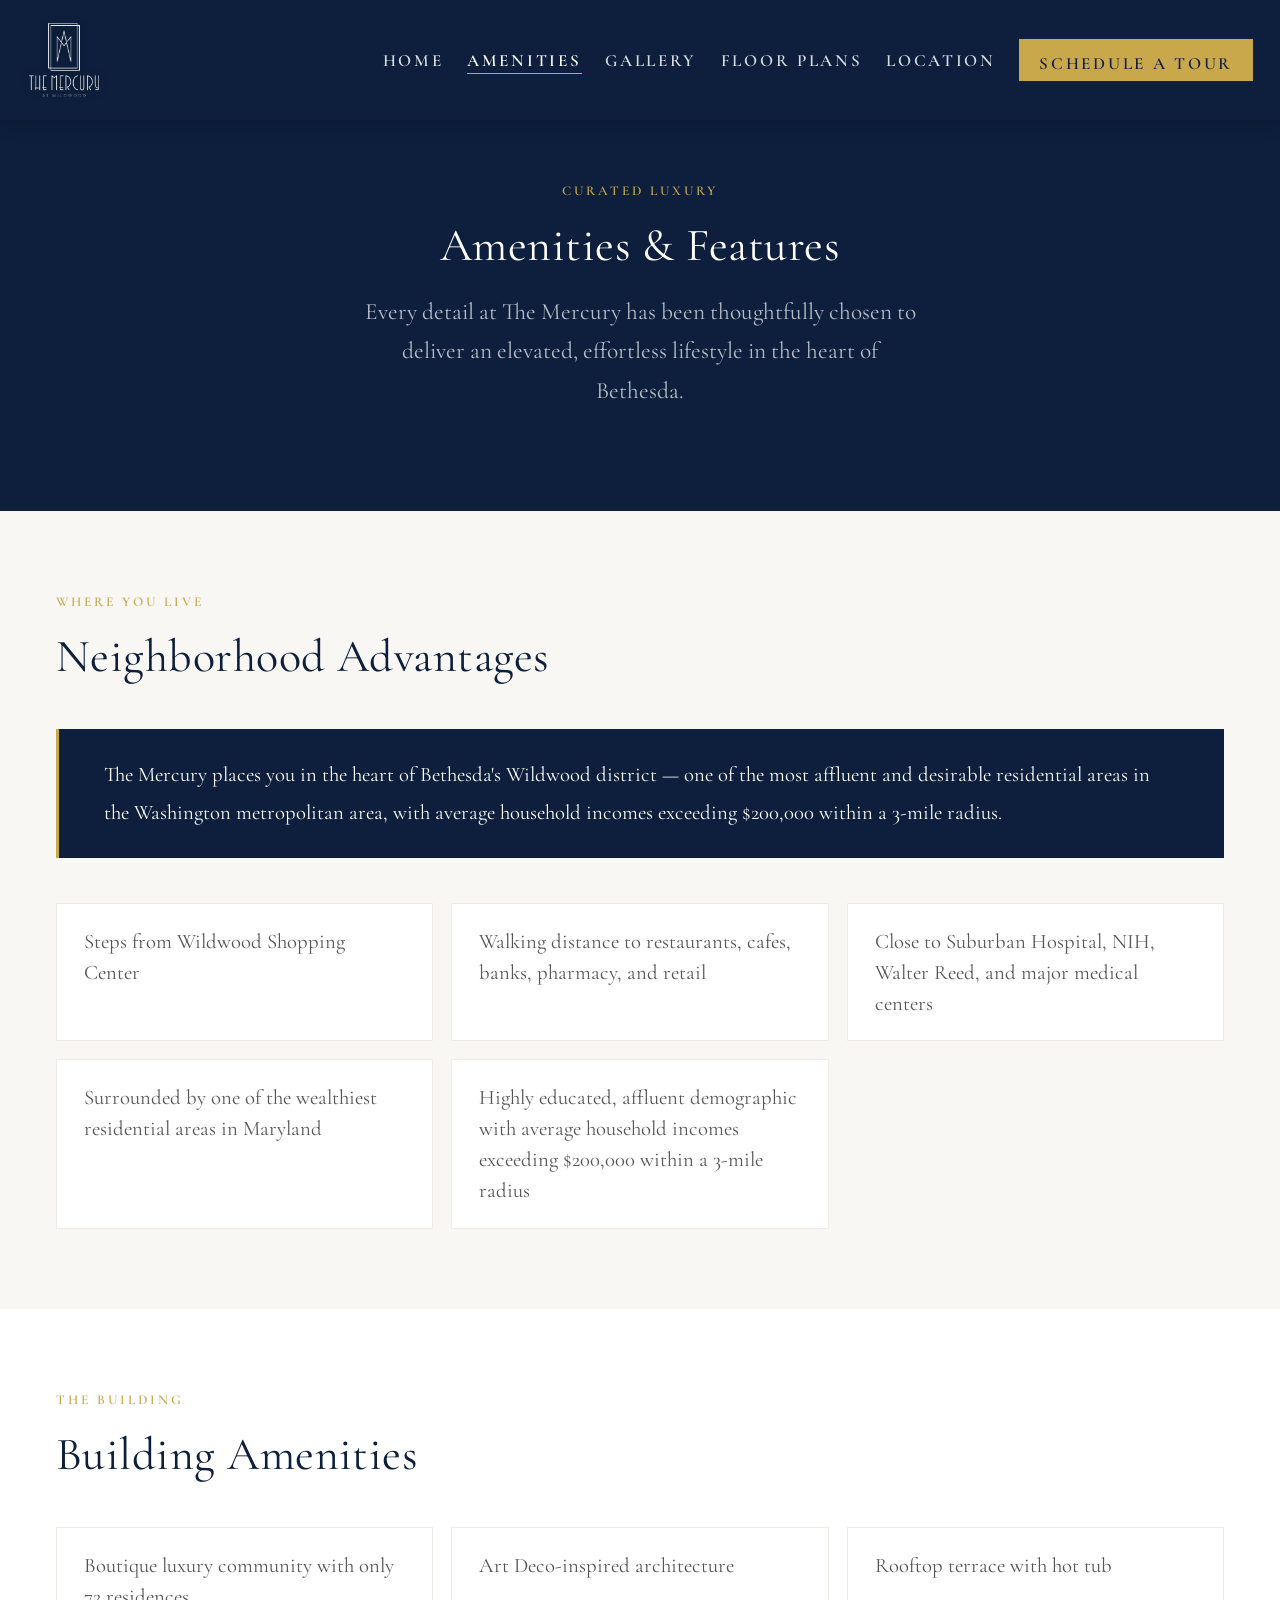
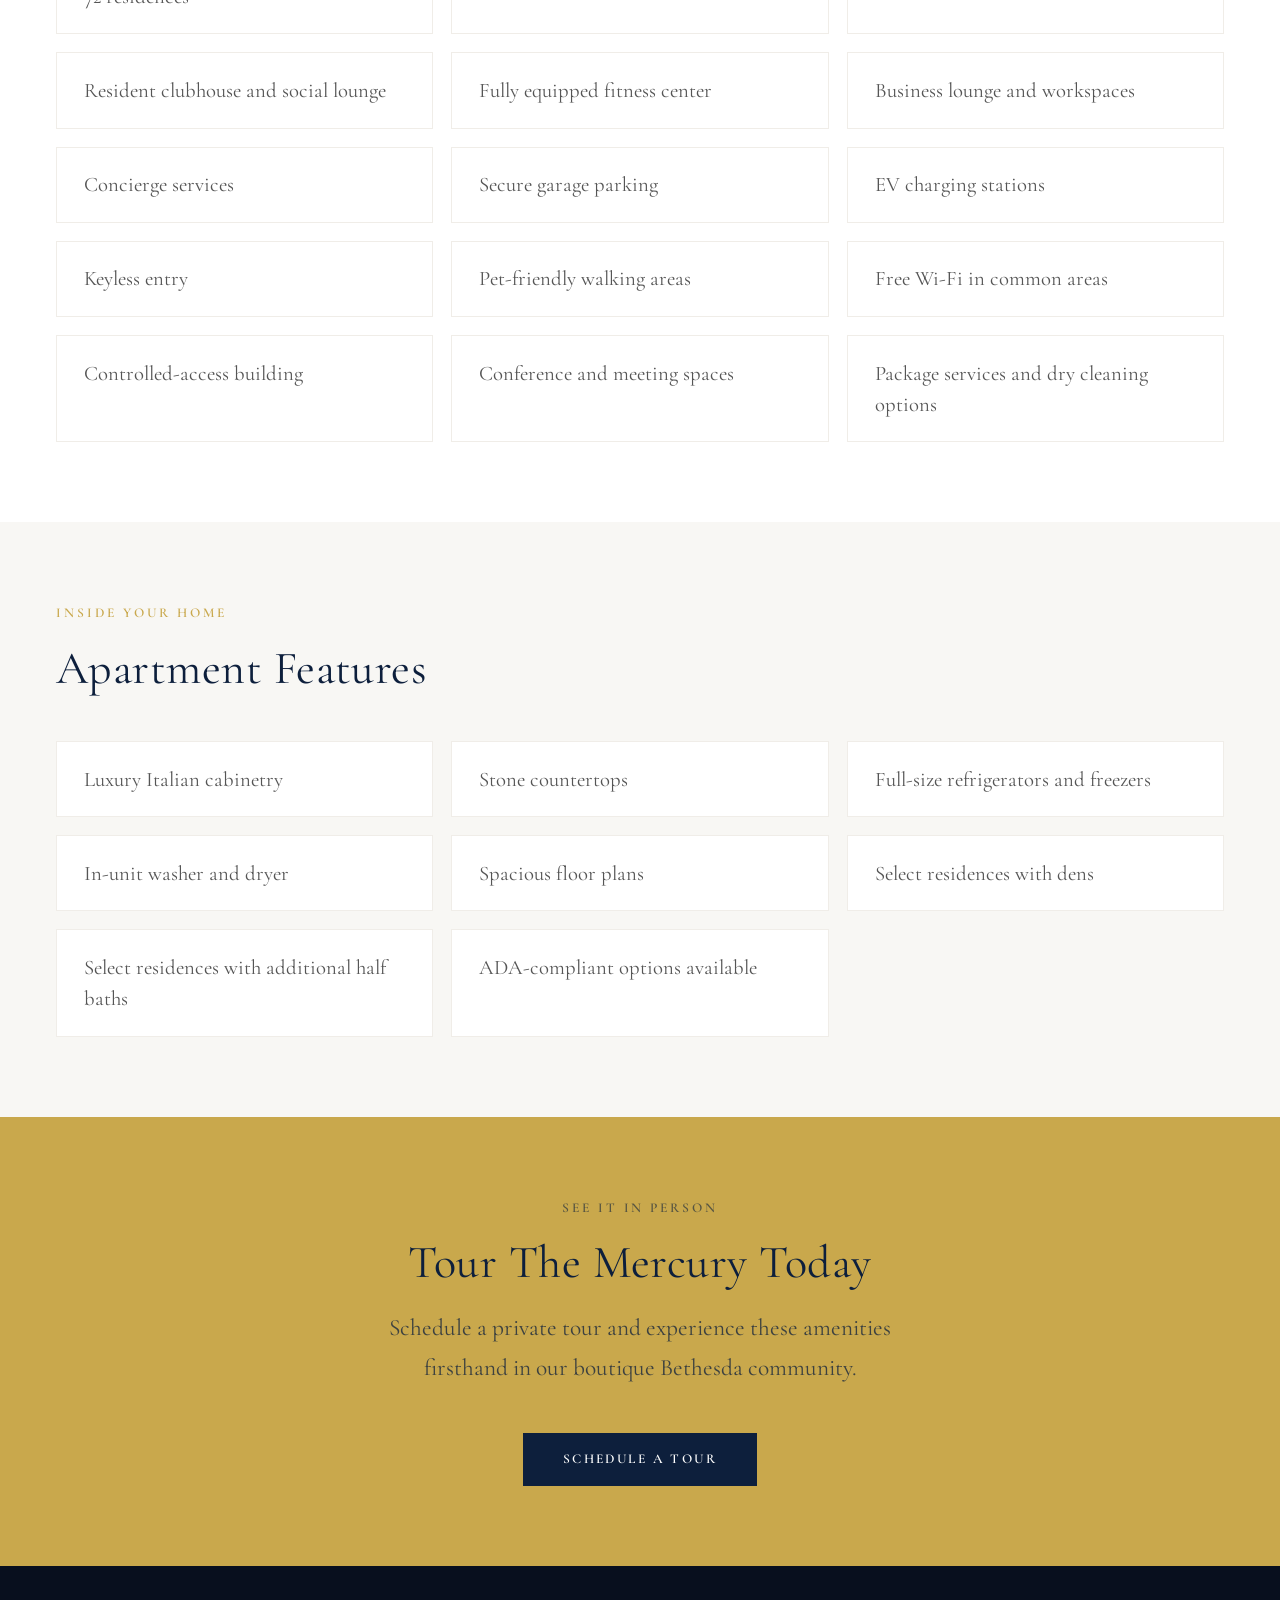
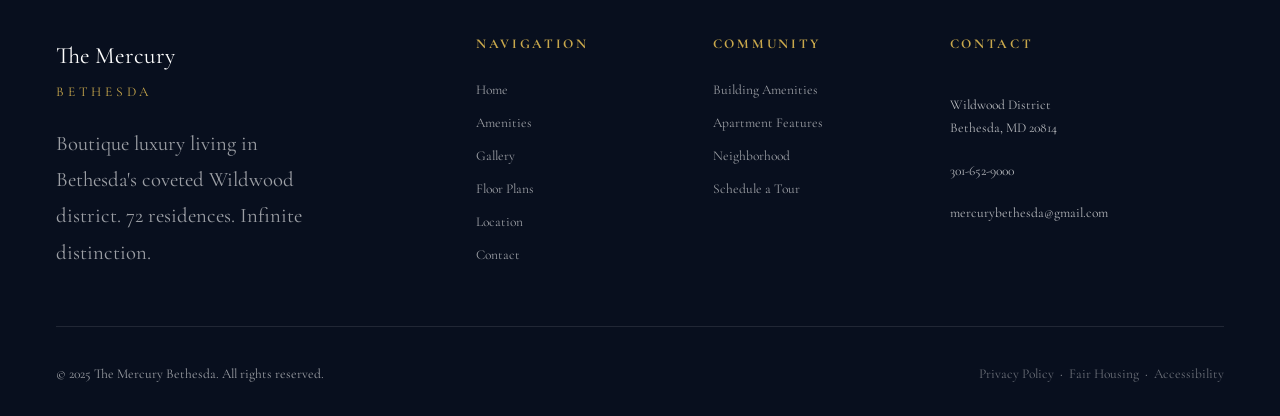
==== commit c69d813d: "Update phone number to 301-652-9000 across remaining pages" ====
--- a/amenities.html
+++ b/amenities.html
@@ -252,7 +252,7 @@
             <span>Wildwood District<br />Bethesda, MD 20814</span>
           </div>
           <div class="footer__contact-line">
-            <span>301-656-900</span>
+            <span>301-652-9000</span>
           </div>
           <div class="footer__contact-line">
             <span>mercurybethesda@gmail.com</span>
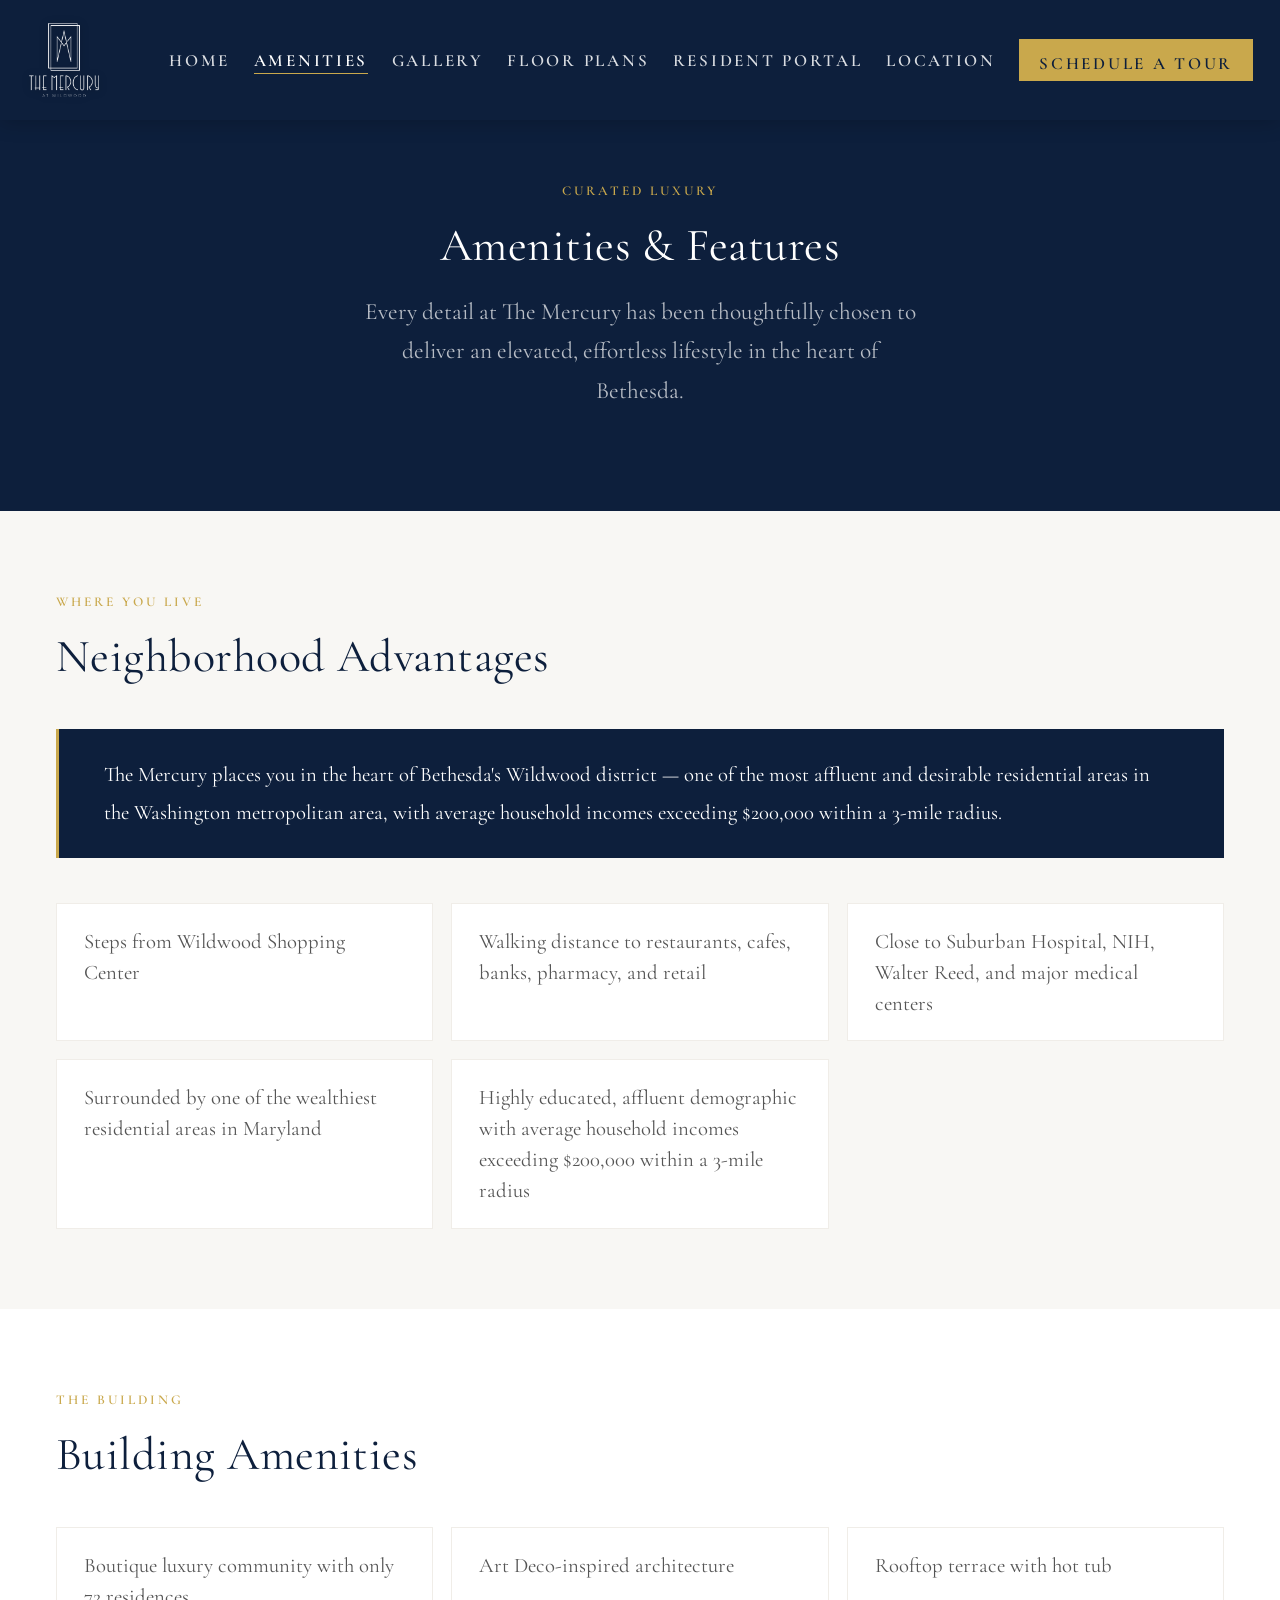
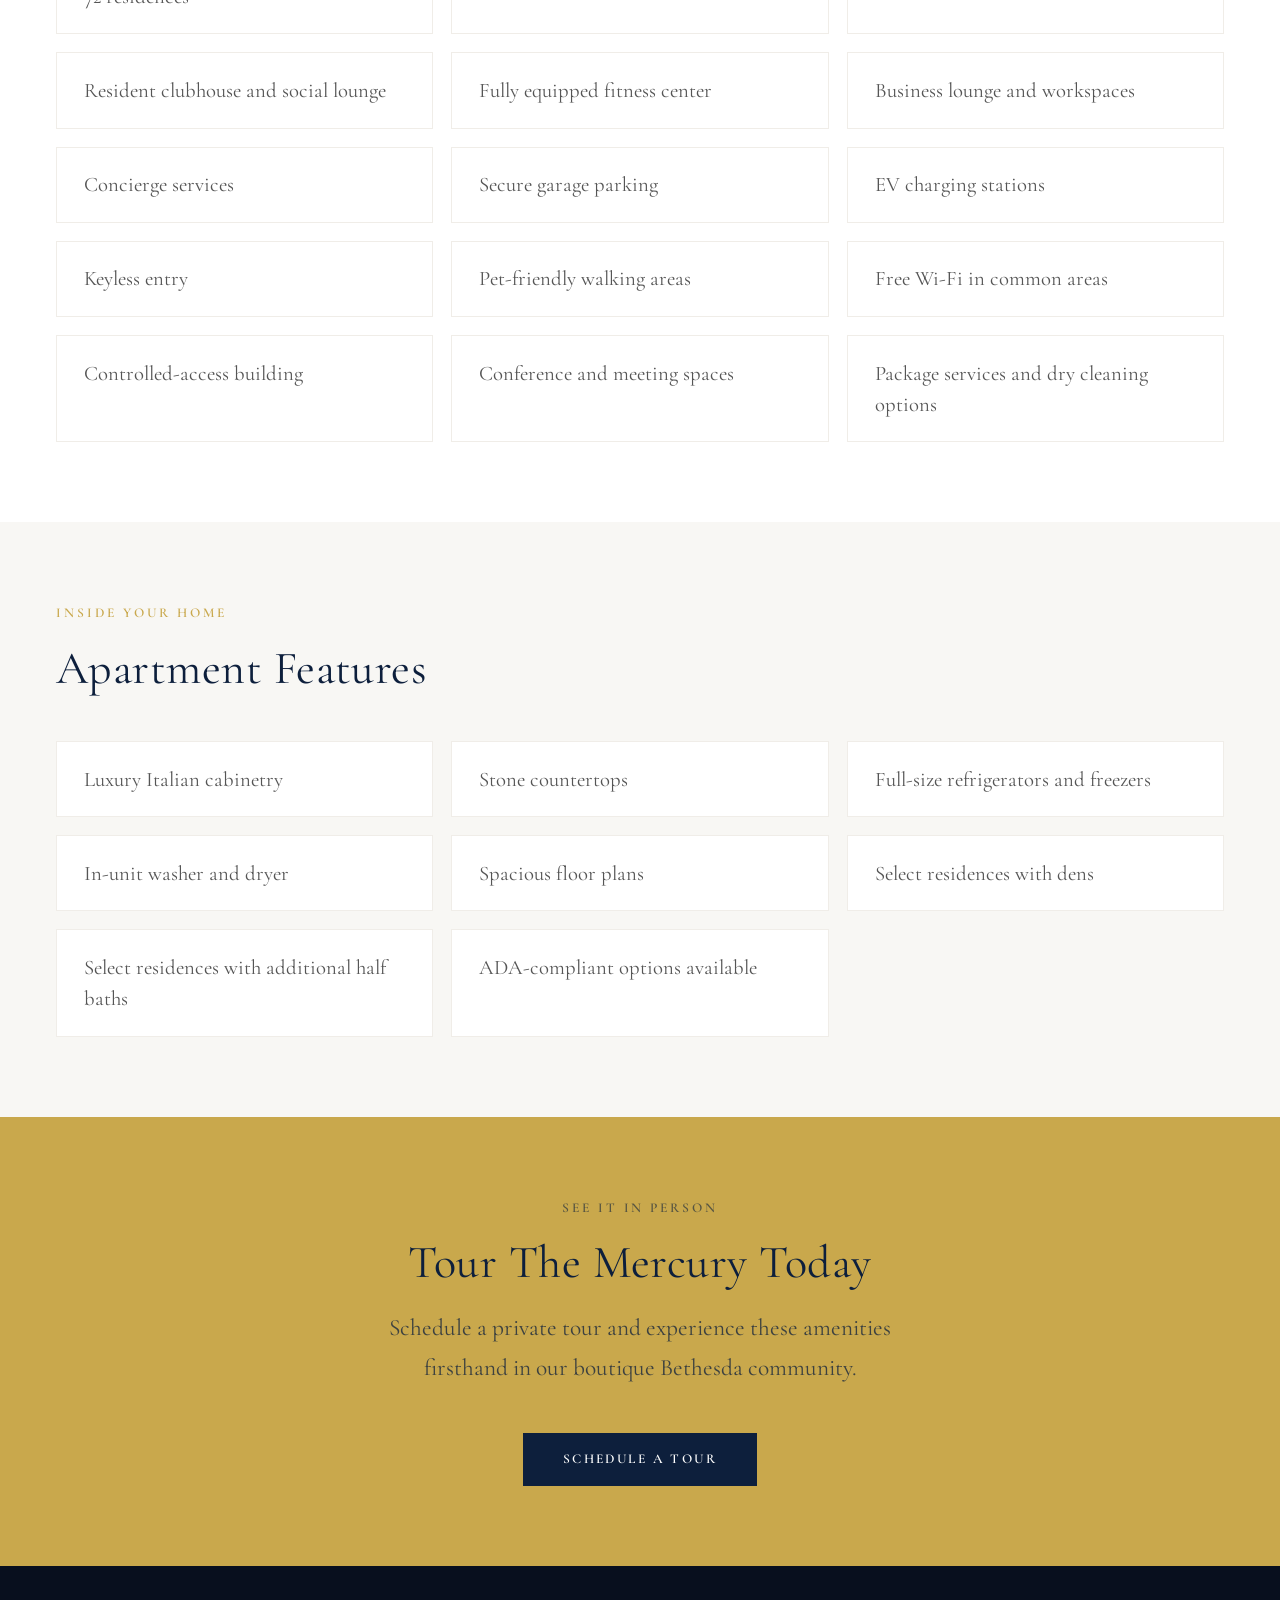
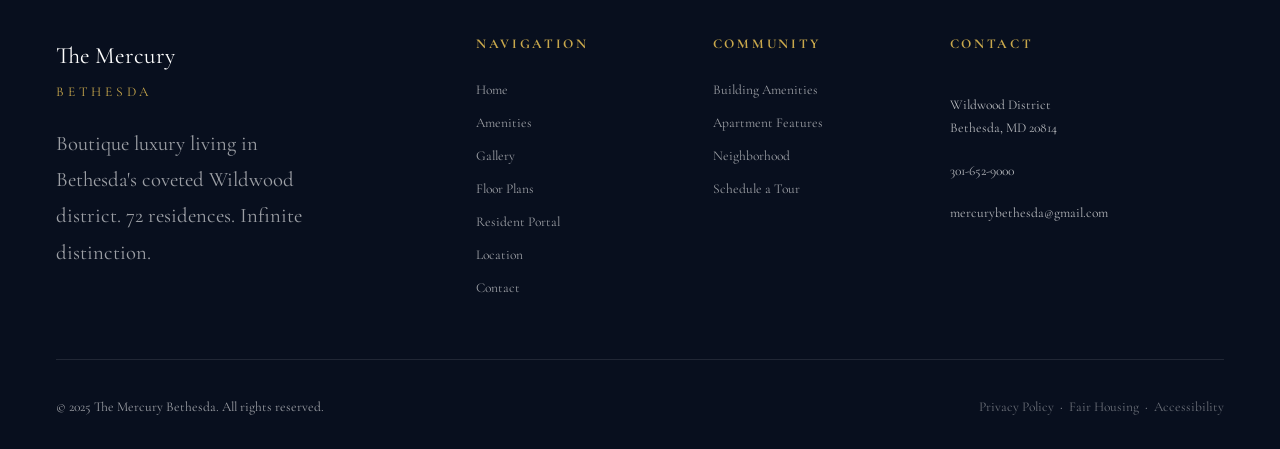
==== commit 1ba8806b: "Restore Resident Portal with embedded Rexi login widget Re-add resident-portal.html and nav/footer l" ====
--- a/amenities.html
+++ b/amenities.html
@@ -31,6 +31,7 @@
           <li><a href="amenities.html">Amenities</a></li>
           <li><a href="gallery.html">Gallery</a></li>
           <li><a href="floor-plans.html">Floor Plans</a></li>
+          <li><a href="resident-portal.html">Resident Portal</a></li>
           <li><a href="location.html">Location</a></li>
           <li><a href="contact.html" class="nav__cta btn btn-gold">Schedule a Tour</a></li>
         </ul>
@@ -44,6 +45,7 @@
       <a href="amenities.html">Amenities</a>
       <a href="gallery.html">Gallery</a>
       <a href="floor-plans.html">Floor Plans</a>
+      <a href="resident-portal.html">Resident Portal</a>
       <a href="location.html">Location</a>
       <a href="contact.html" class="btn btn-gold">Schedule a Tour</a>
     </div>
@@ -236,6 +238,7 @@
           <a href="amenities.html">Amenities</a>
           <a href="gallery.html">Gallery</a>
           <a href="floor-plans.html">Floor Plans</a>
+          <a href="resident-portal.html">Resident Portal</a>
           <a href="location.html">Location</a>
           <a href="contact.html">Contact</a>
         </div>
--- a/assets/css/style.css
+++ b/assets/css/style.css
@@ -191,6 +191,7 @@
 .nav__links a.active { color: var(--white); }
 .nav__links a:hover::after,
 .nav__links a.active::after { width: 100%; }
+.nav__links a[href="resident-portal.html"].active::after { width: 0; }
 
 .nav__cta {
   font-size: 0.95rem;
